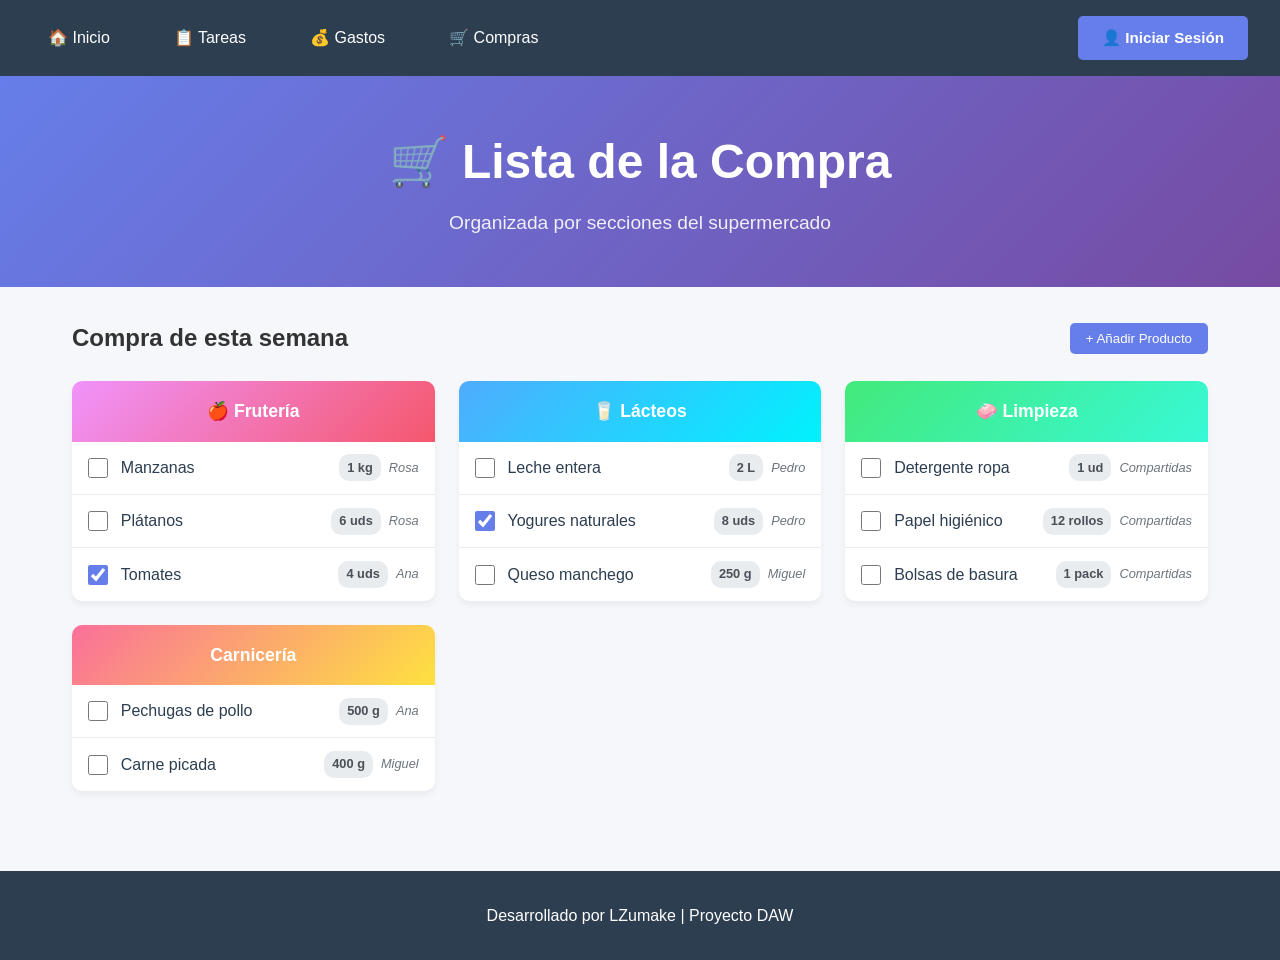
==== compras.html @ b0b2d0a7 "Añadidas páginas de Login, Registro, Gastos y Compras. Menú y header unificados." ====
<!DOCTYPE html>
<html lang="es">
<head>
    <meta charset="UTF-8">
    <meta name="viewport" content="width=device-width, initial-scale=1.0">
    <title>Lista de la Compra - CasaApp</title>
    <link rel="stylesheet" href="css/styles.css">
</head>
<body>
  <nav>
    <div>
        <a href="index.html">🏠 Inicio</a>
        <a href="tareas.html">📋 Tareas</a>
        <a href="gastos.html">💰 Gastos</a>
        <a href="compras.html">🛒 Compras</a>
    </div>
    <a href="login.html" class="btn-login">👤 Iniciar Sesión</a>
</nav>
    
    <header>
        <h1>🛒 Lista de la Compra</h1>
        <p>Organizada por secciones del supermercado</p>
    </header>
    
    <main>
        <div style="display: flex; justify-content: space-between; align-items: center; margin-bottom: 1.5rem;">
            <h2>Compra de esta semana</h2>
            <button style="background: #667eea; color: white; border: none; padding: 0.5rem 1rem; border-radius: 5px; cursor: pointer;">+ Añadir Producto</button>
        </div>

        <div class="shopping-section">
            
            <!-- Categoría: Frutería -->
            <div class="shopping-category">
                <div class="category-header fruteria">🍎 Frutería</div>
                
                <div class="shopping-item">
                    <div class="item-left">
                        <input type="checkbox" class="item-checkbox">
                        <span class="item-name">Manzanas</span>
                    </div>
                    <div class="item-right">
                        <span class="item-quantity">1 kg</span>
                        <span class="item-buyer">Rosa</span>
                    </div>
                </div>

                <div class="shopping-item">
                    <div class="item-left">
                        <input type="checkbox" class="item-checkbox">
                        <span class="item-name">Plátanos</span>
                    </div>
                    <div class="item-right">
                        <span class="item-quantity">6 uds</span>
                        <span class="item-buyer">Rosa</span>
                    </div>
                </div>

                <div class="shopping-item">
                    <div class="item-left">
                        <input type="checkbox" class="item-checkbox" checked>
                        <span class="item-name">Tomates</span>
                    </div>
                    <div class="item-right">
                        <span class="item-quantity">4 uds</span>
                        <span class="item-buyer">Ana</span>
                    </div>
                </div>
            </div>

            <!-- Categoría: Lácteos -->
            <div class="shopping-category">
                <div class="category-header lacteos">🥛 Lácteos</div>
                
                <div class="shopping-item">
                    <div class="item-left">
                        <input type="checkbox" class="item-checkbox">
                        <span class="item-name">Leche entera</span>
                    </div>
                    <div class="item-right">
                        <span class="item-quantity">2 L</span>
                        <span class="item-buyer">Pedro</span>
                    </div>
                </div>

                <div class="shopping-item">
                    <div class="item-left">
                        <input type="checkbox" class="item-checkbox" checked>
                        <span class="item-name">Yogures naturales</span>
                    </div>
                    <div class="item-right">
                        <span class="item-quantity">8 uds</span>
                        <span class="item-buyer">Pedro</span>
                    </div>
                </div>

                <div class="shopping-item">
                    <div class="item-left">
                        <input type="checkbox" class="item-checkbox">
                        <span class="item-name">Queso manchego</span>
                    </div>
                    <div class="item-right">
                        <span class="item-quantity">250 g</span>
                        <span class="item-buyer">Miguel</span>
                    </div>
                </div>
            </div>

            <!-- Categoría: Limpieza -->
            <div class="shopping-category">
                <div class="category-header limpieza">🧼 Limpieza</div>
                
                <div class="shopping-item">
                    <div class="item-left">
                        <input type="checkbox" class="item-checkbox">
                        <span class="item-name">Detergente ropa</span>
                    </div>
                    <div class="item-right">
                        <span class="item-quantity">1 ud</span>
                        <span class="item-buyer">Compartidas</span>
                    </div>
                </div>

                <div class="shopping-item">
                    <div class="item-left">
                        <input type="checkbox" class="item-checkbox">
                        <span class="item-name">Papel higiénico</span>
                    </div>
                    <div class="item-right">
                        <span class="item-quantity">12 rollos</span>
                        <span class="item-buyer">Compartidas</span>
                    </div>
                </div>

                <div class="shopping-item">
                    <div class="item-left">
                        <input type="checkbox" class="item-checkbox">
                        <span class="item-name">Bolsas de basura</span>
                    </div>
                    <div class="item-right">
                        <span class="item-quantity">1 pack</span>
                        <span class="item-buyer">Compartidas</span>
                    </div>
                </div>
            </div>

            <!-- Categoría: Carnicería -->
            <div class="shopping-category">
                <div class="category-header carniceria"> Carnicería</div>
                
                <div class="shopping-item">
                    <div class="item-left">
                        <input type="checkbox" class="item-checkbox">
                        <span class="item-name">Pechugas de pollo</span>
                    </div>
                    <div class="item-right">
                        <span class="item-quantity">500 g</span>
                        <span class="item-buyer">Ana</span>
                    </div>
                </div>

                <div class="shopping-item">
                    <div class="item-left">
                        <input type="checkbox" class="item-checkbox">
                        <span class="item-name">Carne picada</span>
                    </div>
                    <div class="item-right">
                        <span class="item-quantity">400 g</span>
                        <span class="item-buyer">Miguel</span>
                    </div>
                </div>
            </div>

        </div>
    </main>
    
    <footer>
        <p>Desarrollado por LZumake | Proyecto DAW</p>
    </footer>
</body>
</html>
---- css/styles.css ----
/* Reset básico */
* {
    margin: 0;
    padding: 0;
    box-sizing: border-box;
}

body {
    font-family: 'Segoe UI', Tahoma, Geneva, Verdana, sans-serif;
    background-color: #f5f7fa;
    color: #333;
    line-height: 1.6;
}

/* /* Navegación */
nav {
    background-color: #2c3e50;
    padding: 1rem 2rem;
    display: flex;
    justify-content: space-between; /* ← ESTO ES CLAVE: empuja los elementos a los extremos */
    align-items: center; /* Centra verticalmente */
    box-shadow: 0 2px 5px rgba(0,0,0,0.1);
}

/* Navegación */
nav {
    background-color: #2c3e50;
    padding: 1rem 2rem;
    display: flex;
    justify-content: space-between;
    align-items: center;
    min-height: 70px;
    box-shadow: 0 2px 5px rgba(0,0,0,0.1);
}

nav > div {
    display: flex;
    gap: 2rem;
    align-items: center;
}

nav a {
    color: white;
    text-decoration: none;
    font-weight: 500;
    padding: 0.5rem 1rem;
    border-radius: 5px;
    transition: background-color 0.3s;
}

nav a:hover {
    background-color: #34495e;
}

/* Botón de Login - Tamaño consistente */
nav .btn-login {
    background-color: #667eea;
    color: white;
    padding: 0.6rem 1.5rem;
    border-radius: 5px;
    font-weight: 600;
    font-size: 0.95rem;
    text-decoration: none;
    transition: background-color 0.3s, transform 0.2s;
    white-space: nowrap;
    display: inline-block;
}

nav .btn-login:hover {
    background-color: #5a67d8;
    transform: translateY(-2px);
}


/* Header */
header {
    background: linear-gradient(135deg, #667eea 0%, #764ba2 100%);
    color: white;
    text-align: center;
    padding: 3rem 2rem;
}

header h1 {
    font-size: 3rem;
    margin-bottom: 0.5rem;
}

header p {
    font-size: 1.2rem;
    opacity: 0.9;
}

/* Main content */
main {
    max-width: 1200px;
    margin: 0 auto;
    padding: 2rem;
}

.dashboard h2 {
    text-align: center;
    margin-bottom: 2rem;
    color: #2c3e50;
}

/* Cards */
.cards {
    display: grid;
    grid-template-columns: repeat(auto-fit, minmax(250px, 1fr));
    gap: 2rem;
    margin-bottom: 2rem;
}

.card {
    background: white;
    padding: 2rem;
    border-radius: 10px;
    box-shadow: 0 4px 6px rgba(0,0,0,0.1);
    text-align: center;
    transition: transform 0.3s, box-shadow 0.3s;
}

.card:hover {
    transform: translateY(-5px);
    box-shadow: 0 8px 15px rgba(0,0,0,0.2);
}

.card h3 {
    color: #667eea;
    margin-bottom: 1rem;
    font-size: 1.3rem;
}

.card p {
    color: #666;
    font-size: 1.1rem;
}

/* Footer */
footer {
    background-color: #2c3e50;
    color: white;
    text-align: center;
    padding: 2rem;
    margin-top: 3rem;
}
/* =========================================
   ESTILOS PARA LA PÁGINA DE TAREAS
   ========================================= */

/* Contenedor de la tabla para que sea responsive en móviles */
.table-container {
    background: white;
    border-radius: 10px;
    box-shadow: 0 4px 6px rgba(0,0,0,0.05);
    overflow: hidden; /* Para que los bordes redondeados funcionen con la tabla */
    overflow-x: auto; /* Permite scroll horizontal en pantallas pequeñas */
}

.task-table {
    width: 100%;
    border-collapse: collapse;
    text-align: left;
}

.task-table th {
    background-color: #f8f9fa;
    color: #495057;
    font-weight: 600;
    padding: 1rem;
    border-bottom: 2px solid #e9ecef;
    font-size: 0.85rem;
    text-transform: uppercase;
    letter-spacing: 0.5px;
}

.task-table td {
    padding: 1rem;
    border-bottom: 1px solid #e9ecef;
    color: #333;
    vertical-align: middle;
}

.task-table tr:last-child td {
    border-bottom: none;
}

.task-table tr:hover {
    background-color: #f8f9fa; /* Efecto hover en las filas */
}

/* Etiqueta de Responsable (Avatar con iniciales) */
.user-avatar {
    display: inline-flex;
    align-items: center;
    justify-content: center;
    width: 32px;
    height: 32px;
    border-radius: 50%;
    color: white;
    font-weight: bold;
    font-size: 0.8rem;
    margin-right: 8px;
}

.user-rosa { background-color: #e83e8c; }
.user-pedro { background-color: #0d6efd; }
.user-miguel { background-color: #198754; }
.user-ana { background-color: #fd7e14; }
.user-compartidas { background-color: #6c757d; }

.user-name {
    font-weight: 500;
    font-size: 0.95rem;
}

/* Etiquetas de Duración */
.tag {
    display: inline-block;
    padding: 0.25rem 0.6rem;
    border-radius: 12px;
    font-size: 0.75rem;
    font-weight: 600;
}

.tag-expres { background-color: #d1e7dd; color: #0f5132; }
.tag-media { background-color: #fff3cd; color: #664d03; }
.tag-profunda { background-color: #f8d7da; color: #842029; }

/* Etiquetas de Estado (Checkboxes visuales) */
.estado {
    display: inline-flex;
    align-items: center;
    gap: 0.5rem;
    font-weight: 500;
}

.check-circle {
    width: 20px;
    height: 20px;
    border-radius: 50%;
    border: 2px solid #ccc;
    display: inline-block;
}

.estado-hecha .check-circle {
    background-color: #198754;
    border-color: #198754;
    position: relative;
}

.estado-hecha .check-circle::after {
    content: '✔';
    color: white;
    font-size: 12px;
    position: absolute;
    top: 50%;
    left: 50%;
    transform: translate(-50%, -50%);
}

.estado-pendiente { color: #6c757d; }
.estado-hecha { color: #198754; text-decoration: line-through; opacity: 0.7; }
/* =========================================
   ESTILOS PARA LA PÁGINA DE GASTOS
   ========================================= */

/* Tarjetas de Resumen Financiero */
.expense-summary {
    display: grid;
    grid-template-columns: repeat(auto-fit, minmax(200px, 1fr));
    gap: 1.5rem;
    margin-bottom: 2rem;
}

.summary-card {
    background: white;
    padding: 1.5rem;
    border-radius: 10px;
    box-shadow: 0 4px 6px rgba(0,0,0,0.05);
    text-align: center;
}

.summary-card h3 {
    font-size: 0.9rem;
    color: #6c757d;
    margin-bottom: 0.5rem;
    text-transform: uppercase;
}

.summary-card .amount {
    font-size: 2rem;
    font-weight: bold;
    color: #2c3e50;
}

.summary-card .amount.green { color: #198754; }
.summary-card .amount.red { color: #dc3545; }

/* Lista de Transacciones */
.transaction-list {
    background: white;
    border-radius: 10px;
    box-shadow: 0 4px 6px rgba(0,0,0,0.05);
    overflow: hidden;
}

.transaction-item {
    display: flex;
    justify-content: space-between;
    align-items: center;
    padding: 1rem 1.5rem;
    border-bottom: 1px solid #e9ecef;
    transition: background-color 0.2s;
}

.transaction-item:hover {
    background-color: #f8f9fa;
}

.transaction-item:last-child {
    border-bottom: none;
}

.transaction-info {
    display: flex;
    align-items: center;
    gap: 1rem;
}

.transaction-icon {
    font-size: 1.5rem;
    background-color: #f1f3f5;
    width: 40px;
    height: 40px;
    border-radius: 50%;
    display: flex;
    align-items: center;
    justify-content: center;
}

.transaction-details h4 {
    font-size: 1rem;
    color: #2c3e50;
    margin-bottom: 0.2rem;
}

.transaction-details p {
    font-size: 0.8rem;
    color: #6c757d;
    margin: 0;
}

.transaction-amount {
    font-weight: bold;
    font-size: 1.1rem;
    color: #2c3e50;
}
/* =========================================
   ESTILOS PARA LA PÁGINA DE COMPRAS
   ========================================= */

.shopping-section {
    display: grid;
    grid-template-columns: repeat(auto-fit, minmax(280px, 1fr));
    gap: 1.5rem;
}

.shopping-category {
    background: white;
    border-radius: 10px;
    box-shadow: 0 4px 6px rgba(0,0,0,0.05);
    overflow: hidden;
}

.category-header {
    background: linear-gradient(135deg, #667eea 0%, #764ba2 100%);
    color: white;
    padding: 1rem;
    text-align: center;
    font-weight: 600;
    font-size: 1.1rem;
}

.category-header.fruteria { background: linear-gradient(135deg, #f093fb 0%, #f5576c 100%); }
.category-header.lacteos { background: linear-gradient(135deg, #4facfe 0%, #00f2fe 100%); }
.category-header.limpieza { background: linear-gradient(135deg, #43e97b 0%, #38f9d7 100%); }
.category-header.carniceria { background: linear-gradient(135deg, #fa709a 0%, #fee140 100%); }

.shopping-item {
    display: flex;
    align-items: center;
    justify-content: space-between;
    padding: 0.8rem 1rem;
    border-bottom: 1px solid #e9ecef;
    transition: background-color 0.2s;
}

.shopping-item:hover {
    background-color: #f8f9fa;
}

.shopping-item:last-child {
    border-bottom: none;
}

.item-left {
    display: flex;
    align-items: center;
    gap: 0.8rem;
}

.item-checkbox {
    width: 20px;
    height: 20px;
    cursor: pointer;
    accent-color: #667eea;
}

.item-name {
    font-weight: 500;
    color: #2c3e50;
}

.item-right {
    display: flex;
    align-items: center;
    gap: 0.5rem;
}

.item-quantity {
    background: #e9ecef;
    color: #495057;
    padding: 0.2rem 0.5rem;
    border-radius: 10px;
    font-size: 0.8rem;
    font-weight: 600;
}

.item-buyer {
    font-size: 0.8rem;
    color: #6c757d;
    font-style: italic;
}
/* =========================================
   ESTILOS PARA EL FORMULARIO DE LOGIN
   ========================================= */

.login-container {
    max-width: 400px;
    margin: 3rem auto;
    background: white;
    padding: 2.5rem;
    border-radius: 10px;
    box-shadow: 0 10px 25px rgba(0,0,0,0.05);
}

.form-group {
    margin-bottom: 1.5rem;
}

.form-group label {
    display: block;
    margin-bottom: 0.5rem;
    color: #495057;
    font-weight: 600;
    font-size: 0.9rem;
}

.form-control {
    width: 100%;
    padding: 0.8rem;
    border: 1px solid #ced4da;
    border-radius: 5px;
    font-size: 1rem;
    transition: all 0.3s ease;
    box-sizing: border-box; /* Importante para que el padding no rompa el ancho */
}

.form-control:focus {
    outline: none;
    border-color: #667eea;
    box-shadow: 0 0 0 3px rgba(102, 126, 234, 0.2);
}

.btn-submit {
    width: 100%;
    padding: 0.8rem;
    background: linear-gradient(135deg, #667eea 0%, #764ba2 100%);
    color: white;
    border: none;
    border-radius: 5px;
    font-size: 1rem;
    font-weight: bold;
    cursor: pointer;
    transition: transform 0.2s, box-shadow 0.2s;
}

.btn-submit:hover {
    transform: translateY(-2px);
    box-shadow: 0 5px 15px rgba(102, 126, 234, 0.4);
}
/* =========================================
   ESTILO EXTRA PARA EL REGISTRO
   ========================================= */

.password-hint {
    font-size: 0.75rem;
    color: #6c757d;
    margin-top: 0.3rem;
    display: block;
}

.terms-checkbox {
    display: flex;
    align-items: center;
    gap: 0.5rem;
    margin-bottom: 1.5rem;
    font-size: 0.85rem;
    color: #495057;
}

.terms-checkbox input {
    width: 18px;
    height: 18px;
    cursor: pointer;
    accent-color: #667eea;
}

.terms-checkbox a {
    color: #667eea;
    text-decoration: none;
    font-weight: 500;
}

.terms-checkbox a:hover {
    text-decoration: underline;
}
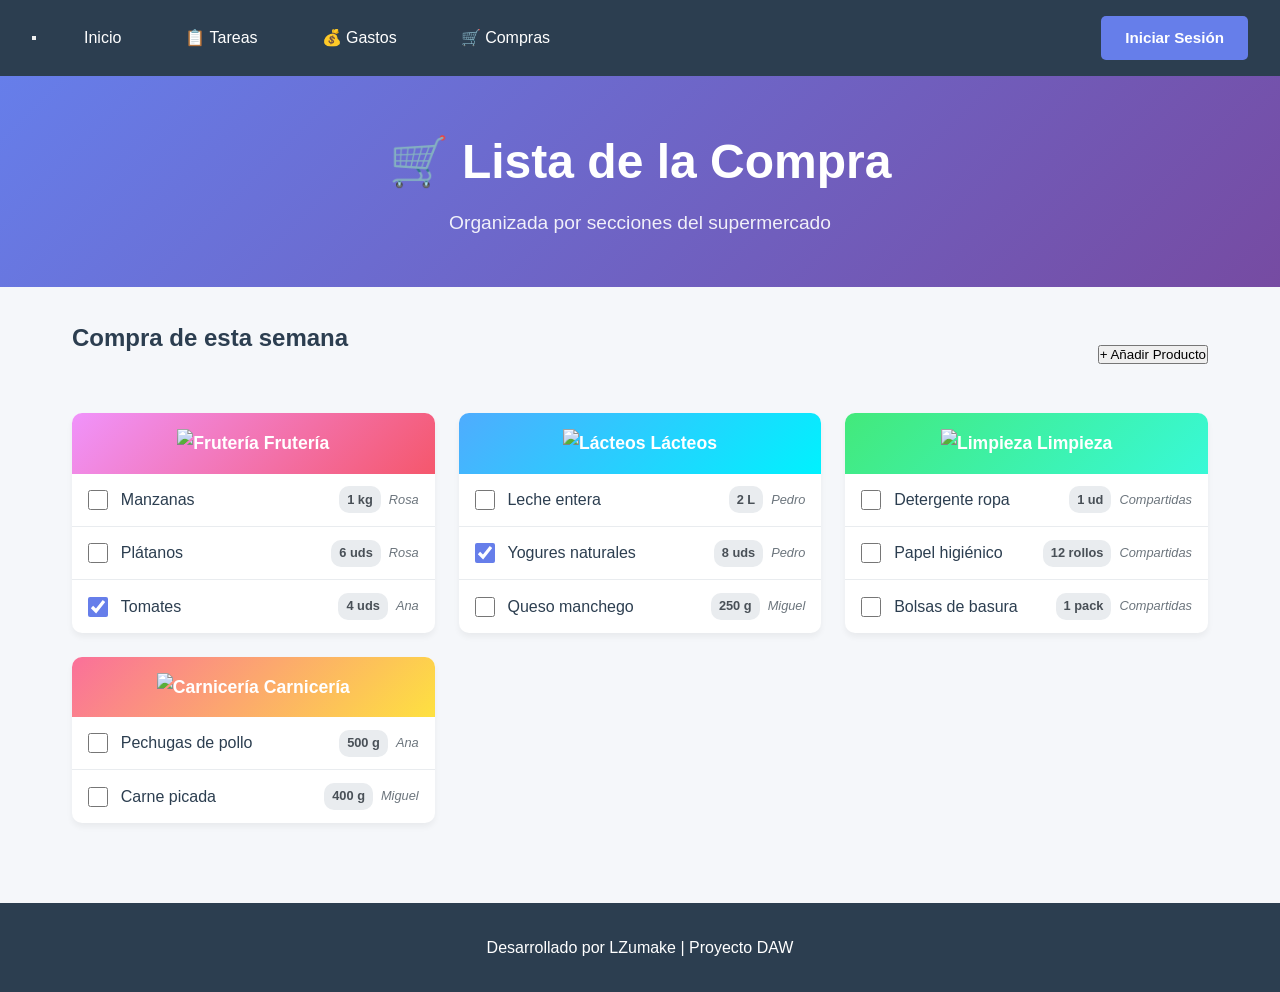
==== commit 2681446c: "Refactor: Cambio de nombre de CasaApp a Ksap" ====
--- a/compras.html
+++ b/compras.html
@@ -3,19 +3,25 @@
 <head>
     <meta charset="UTF-8">
     <meta name="viewport" content="width=device-width, initial-scale=1.0">
-    <title>Lista de la Compra - CasaApp</title>
+    <title>Lista de la Compra - Ksap</title>
     <link rel="stylesheet" href="css/styles.css">
+    <link rel="stylesheet" href="css/responsive.css">
 </head>
 <body>
-  <nav>
-    <div>
-        <a href="index.html">🏠 Inicio</a>
-        <a href="tareas.html">📋 Tareas</a>
-        <a href="gastos.html">💰 Gastos</a>
-        <a href="compras.html">🛒 Compras</a>
-    </div>
-    <a href="login.html" class="btn-login">👤 Iniciar Sesión</a>
-</nav>
+    <nav>
+        <div class="nav-left">
+            <button class="hamburger" id="hamburger" aria-label="Abrir menú">
+                <span></span>
+                <span></span>
+                <span></span>
+            </button>
+            <a href="index.html"> Inicio</a>
+            <a href="tareas.html">📋 Tareas</a>
+            <a href="gastos.html">💰 Gastos</a>
+            <a href="compras.html" class="active">🛒 Compras</a>
+        </div>
+        <a href="login.html" class="btn-login"> Iniciar Sesión</a>
+    </nav>
     
     <header>
         <h1>🛒 Lista de la Compra</h1>
@@ -23,159 +29,170 @@
     </header>
     
     <main>
-        <div style="display: flex; justify-content: space-between; align-items: center; margin-bottom: 1.5rem;">
-            <h2>Compra de esta semana</h2>
-            <button style="background: #667eea; color: white; border: none; padding: 0.5rem 1rem; border-radius: 5px; cursor: pointer;">+ Añadir Producto</button>
-        </div>
+        <section class="dashboard">
+            <div style="display: flex; justify-content: space-between; align-items: center; margin-bottom: 1.5rem; flex-wrap: wrap; gap: 1rem;">
+                <h2>Compra de esta semana</h2>
+                <button class="btn-primary">+ Añadir Producto</button>
+            </div>
 
-        <div class="shopping-section">
-            
-            <!-- Categoría: Frutería -->
-            <div class="shopping-category">
-                <div class="category-header fruteria">🍎 Frutería</div>
+            <div class="shopping-section">
                 
-                <div class="shopping-item">
-                    <div class="item-left">
-                        <input type="checkbox" class="item-checkbox">
-                        <span class="item-name">Manzanas</span>
+                <!-- Categoría: Frutería -->
+                <div class="shopping-category">
+                    <div class="category-header fruteria">
+                        <img src="img/compras.webp" alt="Frutería" class="category-icon"> Frutería
                     </div>
-                    <div class="item-right">
-                        <span class="item-quantity">1 kg</span>
-                        <span class="item-buyer">Rosa</span>
+                    
+                    <div class="shopping-item">
+                        <div class="item-left">
+                            <input type="checkbox" class="item-checkbox">
+                            <span class="item-name">Manzanas</span>
+                        </div>
+                        <div class="item-right">
+                            <span class="item-quantity">1 kg</span>
+                            <span class="item-buyer">Rosa</span>
+                        </div>
+                    </div>
+
+                    <div class="shopping-item">
+                        <div class="item-left">
+                            <input type="checkbox" class="item-checkbox">
+                            <span class="item-name">Plátanos</span>
+                        </div>
+                        <div class="item-right">
+                            <span class="item-quantity">6 uds</span>
+                            <span class="item-buyer">Rosa</span>
+                        </div>
+                    </div>
+
+                    <div class="shopping-item">
+                        <div class="item-left">
+                            <input type="checkbox" class="item-checkbox" checked>
+                            <span class="item-name">Tomates</span>
+                        </div>
+                        <div class="item-right">
+                            <span class="item-quantity">4 uds</span>
+                            <span class="item-buyer">Ana</span>
+                        </div>
                     </div>
                 </div>
 
-                <div class="shopping-item">
-                    <div class="item-left">
-                        <input type="checkbox" class="item-checkbox">
-                        <span class="item-name">Plátanos</span>
+                <!-- Categoría: Lácteos -->
+                <div class="shopping-category">
+                    <div class="category-header lacteos">
+                        <img src="img/desayunar.webp" alt="Lácteos" class="category-icon"> Lácteos
                     </div>
-                    <div class="item-right">
-                        <span class="item-quantity">6 uds</span>
-                        <span class="item-buyer">Rosa</span>
+                    
+                    <div class="shopping-item">
+                        <div class="item-left">
+                            <input type="checkbox" class="item-checkbox">
+                            <span class="item-name">Leche entera</span>
+                        </div>
+                        <div class="item-right">
+                            <span class="item-quantity">2 L</span>
+                            <span class="item-buyer">Pedro</span>
+                        </div>
+                    </div>
+
+                    <div class="shopping-item">
+                        <div class="item-left">
+                            <input type="checkbox" class="item-checkbox" checked>
+                            <span class="item-name">Yogures naturales</span>
+                        </div>
+                        <div class="item-right">
+                            <span class="item-quantity">8 uds</span>
+                            <span class="item-buyer">Pedro</span>
+                        </div>
+                    </div>
+
+                    <div class="shopping-item">
+                        <div class="item-left">
+                            <input type="checkbox" class="item-checkbox">
+                            <span class="item-name">Queso manchego</span>
+                        </div>
+                        <div class="item-right">
+                            <span class="item-quantity">250 g</span>
+                            <span class="item-buyer">Miguel</span>
+                        </div>
                     </div>
                 </div>
 
-                <div class="shopping-item">
-                    <div class="item-left">
-                        <input type="checkbox" class="item-checkbox" checked>
-                        <span class="item-name">Tomates</span>
+                <!-- Categoría: Limpieza -->
+                <div class="shopping-category">
+                    <div class="category-header limpieza">
+                        <img src="img/limpiar baño.webp" alt="Limpieza" class="category-icon"> Limpieza
                     </div>
-                    <div class="item-right">
-                        <span class="item-quantity">4 uds</span>
-                        <span class="item-buyer">Ana</span>
+                    
+                    <div class="shopping-item">
+                        <div class="item-left">
+                            <input type="checkbox" class="item-checkbox">
+                            <span class="item-name">Detergente ropa</span>
+                        </div>
+                        <div class="item-right">
+                            <span class="item-quantity">1 ud</span>
+                            <span class="item-buyer">Compartidas</span>
+                        </div>
                     </div>
-                </div>
-            </div>
 
-            <!-- Categoría: Lácteos -->
-            <div class="shopping-category">
-                <div class="category-header lacteos">🥛 Lácteos</div>
-                
-                <div class="shopping-item">
-                    <div class="item-left">
-                        <input type="checkbox" class="item-checkbox">
-                        <span class="item-name">Leche entera</span>
+                    <div class="shopping-item">
+                        <div class="item-left">
+                            <input type="checkbox" class="item-checkbox">
+                            <span class="item-name">Papel higiénico</span>
+                        </div>
+                        <div class="item-right">
+                            <span class="item-quantity">12 rollos</span>
+                            <span class="item-buyer">Compartidas</span>
+                        </div>
                     </div>
-                    <div class="item-right">
-                        <span class="item-quantity">2 L</span>
-                        <span class="item-buyer">Pedro</span>
+
+                    <div class="shopping-item">
+                        <div class="item-left">
+                            <input type="checkbox" class="item-checkbox">
+                            <span class="item-name">Bolsas de basura</span>
+                        </div>
+                        <div class="item-right">
+                            <span class="item-quantity">1 pack</span>
+                            <span class="item-buyer">Compartidas</span>
+                        </div>
                     </div>
                 </div>
 
-                <div class="shopping-item">
-                    <div class="item-left">
-                        <input type="checkbox" class="item-checkbox" checked>
-                        <span class="item-name">Yogures naturales</span>
+                <!-- Categoría: Carnicería -->
+                <div class="shopping-category">
+                    <div class="category-header carniceria">
+                        <img src="img/cocinar.webp" alt="Carnicería" class="category-icon"> Carnicería
                     </div>
-                    <div class="item-right">
-                        <span class="item-quantity">8 uds</span>
-                        <span class="item-buyer">Pedro</span>
+                    
+                    <div class="shopping-item">
+                        <div class="item-left">
+                            <input type="checkbox" class="item-checkbox">
+                            <span class="item-name">Pechugas de pollo</span>
+                        </div>
+                        <div class="item-right">
+                            <span class="item-quantity">500 g</span>
+                            <span class="item-buyer">Ana</span>
+                        </div>
+                    </div>
+
+                    <div class="shopping-item">
+                        <div class="item-left">
+                            <input type="checkbox" class="item-checkbox">
+                            <span class="item-name">Carne picada</span>
+                        </div>
+                        <div class="item-right">
+                            <span class="item-quantity">400 g</span>
+                            <span class="item-buyer">Miguel</span>
+                        </div>
                     </div>
                 </div>
 
-                <div class="shopping-item">
-                    <div class="item-left">
-                        <input type="checkbox" class="item-checkbox">
-                        <span class="item-name">Queso manchego</span>
-                    </div>
-                    <div class="item-right">
-                        <span class="item-quantity">250 g</span>
-                        <span class="item-buyer">Miguel</span>
-                    </div>
-                </div>
             </div>
-
-            <!-- Categoría: Limpieza -->
-            <div class="shopping-category">
-                <div class="category-header limpieza">🧼 Limpieza</div>
-                
-                <div class="shopping-item">
-                    <div class="item-left">
-                        <input type="checkbox" class="item-checkbox">
-                        <span class="item-name">Detergente ropa</span>
-                    </div>
-                    <div class="item-right">
-                        <span class="item-quantity">1 ud</span>
-                        <span class="item-buyer">Compartidas</span>
-                    </div>
-                </div>
-
-                <div class="shopping-item">
-                    <div class="item-left">
-                        <input type="checkbox" class="item-checkbox">
-                        <span class="item-name">Papel higiénico</span>
-                    </div>
-                    <div class="item-right">
-                        <span class="item-quantity">12 rollos</span>
-                        <span class="item-buyer">Compartidas</span>
-                    </div>
-                </div>
-
-                <div class="shopping-item">
-                    <div class="item-left">
-                        <input type="checkbox" class="item-checkbox">
-                        <span class="item-name">Bolsas de basura</span>
-                    </div>
-                    <div class="item-right">
-                        <span class="item-quantity">1 pack</span>
-                        <span class="item-buyer">Compartidas</span>
-                    </div>
-                </div>
-            </div>
-
-            <!-- Categoría: Carnicería -->
-            <div class="shopping-category">
-                <div class="category-header carniceria"> Carnicería</div>
-                
-                <div class="shopping-item">
-                    <div class="item-left">
-                        <input type="checkbox" class="item-checkbox">
-                        <span class="item-name">Pechugas de pollo</span>
-                    </div>
-                    <div class="item-right">
-                        <span class="item-quantity">500 g</span>
-                        <span class="item-buyer">Ana</span>
-                    </div>
-                </div>
-
-                <div class="shopping-item">
-                    <div class="item-left">
-                        <input type="checkbox" class="item-checkbox">
-                        <span class="item-name">Carne picada</span>
-                    </div>
-                    <div class="item-right">
-                        <span class="item-quantity">400 g</span>
-                        <span class="item-buyer">Miguel</span>
-                    </div>
-                </div>
-            </div>
-
-        </div>
+        </section>
     </main>
     
     <footer>
         <p>Desarrollado por LZumake | Proyecto DAW</p>
     </footer>
+    <script src="js/app.js"></script>
 </body>
-</html>+</html>
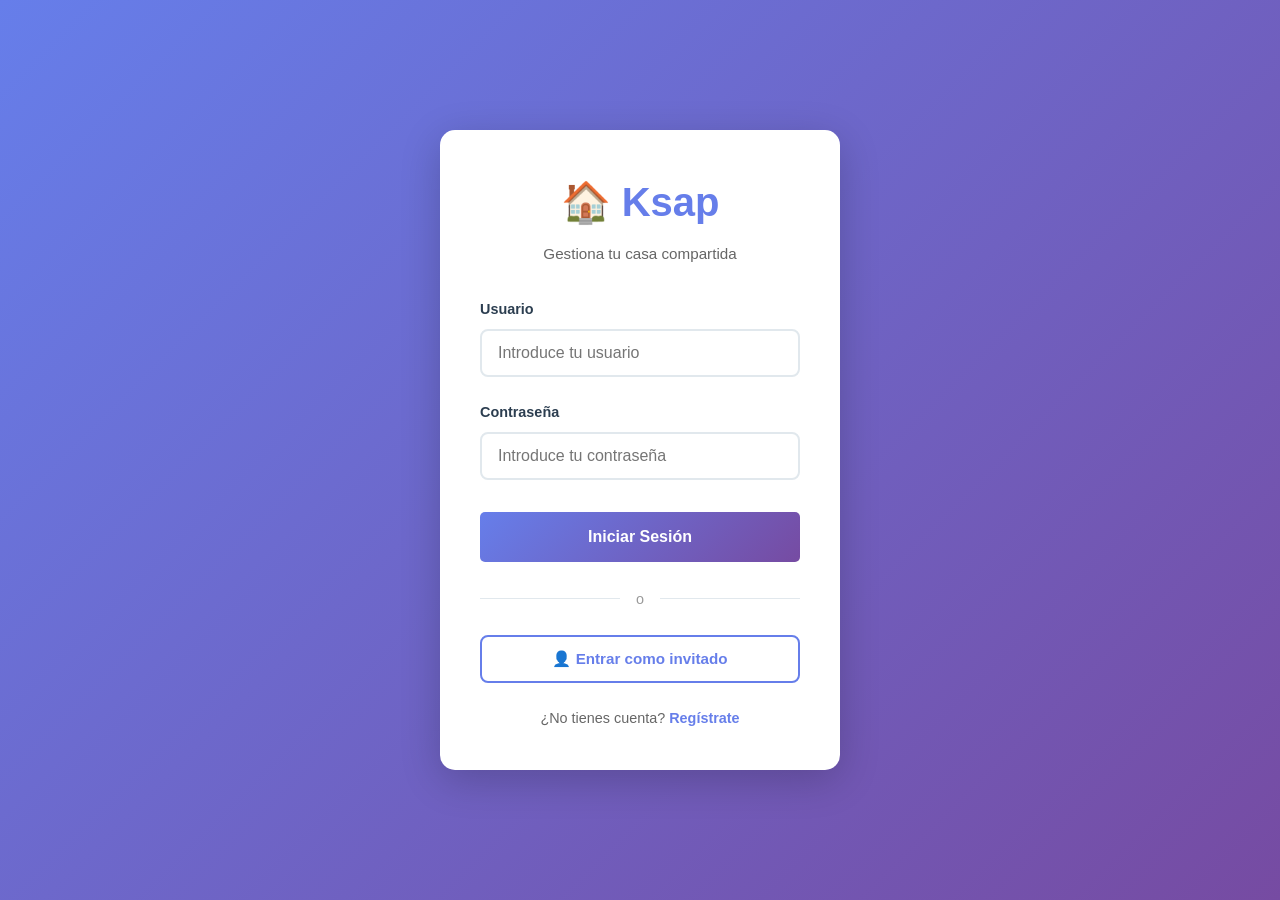
==== commit 32a42b4c: "Feat: Sistema completo de login, avatar y menú hamburguesa - Login con modo invitado y redirección a" ====
--- a/compras.html
+++ b/compras.html
@@ -8,6 +8,7 @@
     <link rel="stylesheet" href="css/responsive.css">
 </head>
 <body>
+    <div id="overlay" class="overlay"></div>
     <nav>
         <div class="nav-left">
             <button class="hamburger" id="hamburger" aria-label="Abrir menú">
@@ -21,6 +22,47 @@
             <a href="compras.html" class="active">🛒 Compras</a>
         </div>
         <a href="login.html" class="btn-login"> Iniciar Sesión</a>
+            <!-- Avatar de Usuario (Esquina superior derecha) -->
+    <div class="user-avatar-container">
+        <button class="user-avatar-btn" id="user-avatar-btn" aria-label="Menú de usuario">
+            <span class="avatar-initials" id="avatar-initials">U</span>
+        </button>
+        
+        <div class="user-dropdown" id="user-dropdown">
+            <div class="dropdown-header">
+                <div class="dropdown-avatar" id="dropdown-avatar">U</div>
+                <div class="dropdown-info">
+                    <div class="dropdown-name" id="dropdown-name">Usuario</div>
+                    <div class="dropdown-email" id="dropdown-email">usuario@ksap.app</div>
+                </div>
+            </div>
+            
+            <div class="dropdown-divider"></div>
+            
+            <a href="perfil.html" class="dropdown-item">👤 Mi Perfil</a>
+            <a href="configuracion.html" class="dropdown-item">⚙️ Configuración</a>
+            
+            <button class="dropdown-item dropdown-toggle">
+                <span>📍 GPS</span>
+                <span class="toggle-switch">
+                    <input type="checkbox" id="gps-toggle">
+                    <span class="toggle-slider"></span>
+                </span>
+            </button>
+            
+            <button class="dropdown-item dropdown-toggle">
+                <span>🌙 Modo Oscuro</span>
+                <span class="toggle-switch">
+                    <input type="checkbox" id="dark-mode-toggle">
+                    <span class="toggle-slider"></span>
+                </span>
+            </button>
+            
+            <div class="dropdown-divider"></div>
+            
+            <a href="#" class="dropdown-item logout-item" id="logout-btn">🚪 Cerrar Sesión</a>
+        </div>
+    </div>
     </nav>
     
     <header>
--- a/css/styles.css
+++ b/css/styles.css
@@ -1,4 +1,6 @@
-/* Reset básico */
+/* =========================================
+   RESET BÁSICO
+   ========================================= */
 * {
     margin: 0;
     padding: 0;
@@ -12,31 +14,38 @@
     line-height: 1.6;
 }
 
-/* /* Navegación */
+/* =========================================
+   NAVEGACIÓN
+   ========================================= */
 nav {
     background-color: #2c3e50;
     padding: 1rem 2rem;
     display: flex;
-    justify-content: space-between; /* ← ESTO ES CLAVE: empuja los elementos a los extremos */
-    align-items: center; /* Centra verticalmente */
-    box-shadow: 0 2px 5px rgba(0,0,0,0.1);
-}
-
-/* Navegación */
-nav {
-    background-color: #2c3e50;
-    padding: 1rem 2rem;
-    display: flex;
     justify-content: space-between;
     align-items: center;
     min-height: 70px;
-    box-shadow: 0 2px 5px rgba(0,0,0,0.1);
+    box-shadow: 0 2px 5px rgba(0, 0, 0, 0.1);
+    position: relative;
+    z-index: 100;
 }
 
 nav > div {
     display: flex;
     gap: 2rem;
     align-items: center;
+}
+
+.nav-left {
+    display: flex;
+    gap: 1rem;
+    align-items: center;
+}
+
+.nav-right {
+    display: flex;
+    gap: 1rem;
+    align-items: center;
+    margin-left: auto;
 }
 
 nav a {
@@ -52,7 +61,11 @@
     background-color: #34495e;
 }
 
-/* Botón de Login - Tamaño consistente */
+nav a.active {
+    background-color: rgba(255, 255, 255, 0.15);
+    font-weight: bold;
+}
+
 nav .btn-login {
     background-color: #667eea;
     color: white;
@@ -71,13 +84,16 @@
     transform: translateY(-2px);
 }
 
-
-/* Header */
+/* =========================================
+   HEADER
+   ========================================= */
 header {
     background: linear-gradient(135deg, #667eea 0%, #764ba2 100%);
     color: white;
     text-align: center;
     padding: 3rem 2rem;
+    position: relative;
+    z-index: 1;
 }
 
 header h1 {
@@ -90,11 +106,15 @@
     opacity: 0.9;
 }
 
-/* Main content */
+/* =========================================
+   MAIN CONTENT
+   ========================================= */
 main {
     max-width: 1200px;
     margin: 0 auto;
     padding: 2rem;
+    position: relative;
+    z-index: 1;
 }
 
 .dashboard h2 {
@@ -103,7 +123,9 @@
     color: #2c3e50;
 }
 
-/* Cards */
+/* =========================================
+   CARDS (Index)
+   ========================================= */
 .cards {
     display: grid;
     grid-template-columns: repeat(auto-fit, minmax(250px, 1fr));
@@ -115,14 +137,14 @@
     background: white;
     padding: 2rem;
     border-radius: 10px;
-    box-shadow: 0 4px 6px rgba(0,0,0,0.1);
+    box-shadow: 0 4px 6px rgba(0, 0, 0, 0.1);
     text-align: center;
     transition: transform 0.3s, box-shadow 0.3s;
 }
 
 .card:hover {
     transform: translateY(-5px);
-    box-shadow: 0 8px 15px rgba(0,0,0,0.2);
+    box-shadow: 0 8px 15px rgba(0, 0, 0, 0.2);
 }
 
 .card h3 {
@@ -136,7 +158,9 @@
     font-size: 1.1rem;
 }
 
-/* Footer */
+/* =========================================
+   FOOTER
+   ========================================= */
 footer {
     background-color: #2c3e50;
     color: white;
@@ -144,23 +168,24 @@
     padding: 2rem;
     margin-top: 3rem;
 }
-/* =========================================
-   ESTILOS PARA LA PÁGINA DE TAREAS
-   ========================================= */
-
-/* Contenedor de la tabla para que sea responsive en móviles */
+
+/* =========================================
+   TABLA DE TAREAS
+   ========================================= */
 .table-container {
     background: white;
     border-radius: 10px;
-    box-shadow: 0 4px 6px rgba(0,0,0,0.05);
-    overflow: hidden; /* Para que los bordes redondeados funcionen con la tabla */
-    overflow-x: auto; /* Permite scroll horizontal en pantallas pequeñas */
+    box-shadow: 0 4px 6px rgba(0, 0, 0, 0.05);
+    overflow: hidden;
+    overflow-x: auto;
+    -webkit-overflow-scrolling: touch;
 }
 
 .task-table {
     width: 100%;
     border-collapse: collapse;
     text-align: left;
+    min-width: 800px;
 }
 
 .task-table th {
@@ -186,10 +211,18 @@
 }
 
 .task-table tr:hover {
-    background-color: #f8f9fa; /* Efecto hover en las filas */
-}
-
-/* Etiqueta de Responsable (Avatar con iniciales) */
+    background-color: #f8f9fa;
+}
+
+/* =========================================
+   AVATARES DE USUARIOS
+   ========================================= */
+.user-cell {
+    display: flex;
+    align-items: center;
+    gap: 0.8rem;
+}
+
 .user-avatar {
     display: inline-flex;
     align-items: center;
@@ -199,73 +232,161 @@
     border-radius: 50%;
     color: white;
     font-weight: bold;
-    font-size: 0.8rem;
-    margin-right: 8px;
-}
-
+    font-size: 0.85rem;
+    flex-shrink: 0;
+}
+
+.user-compartidas { background-color: #6c757d; }
 .user-rosa { background-color: #e83e8c; }
 .user-pedro { background-color: #0d6efd; }
 .user-miguel { background-color: #198754; }
 .user-ana { background-color: #fd7e14; }
-.user-compartidas { background-color: #6c757d; }
 
 .user-name {
     font-weight: 500;
-    font-size: 0.95rem;
-}
-
-/* Etiquetas de Duración */
-.tag {
+    color: #333;
+}
+
+/* =========================================
+   BADGES (Etiquetas de colores)
+   ========================================= */
+.badge {
     display: inline-block;
-    padding: 0.25rem 0.6rem;
-    border-radius: 12px;
+    padding: 0.3rem 0.7rem;
+    border-radius: 20px;
     font-size: 0.75rem;
     font-weight: 600;
 }
 
-.tag-expres { background-color: #d1e7dd; color: #0f5132; }
-.tag-media { background-color: #fff3cd; color: #664d03; }
-.tag-profunda { background-color: #f8d7da; color: #842029; }
-
-/* Etiquetas de Estado (Checkboxes visuales) */
-.estado {
-    display: inline-flex;
-    align-items: center;
-    gap: 0.5rem;
-    font-weight: 500;
-}
-
-.check-circle {
-    width: 20px;
-    height: 20px;
+.badge-cocina { background-color: #fff3cd; color: #664d03; }
+.badge-bano { background-color: #cff4fc; color: #055160; }
+.badge-dormitorios { background-color: #f8d7da; color: #842029; }
+.badge-salon { background-color: #d1e7dd; color: #0f5132; }
+.badge-lavanderia { background-color: #e0cffc; color: #4a148c; }
+.badge-despacho { background-color: #fde2e4; color: #6f42c1; }
+.badge-recibidor { background-color: #fff0db; color: #997404; }
+.badge-mascotas { background-color: #fde8d8; color: #984c0c; }
+.badge-terrazas { background-color: #d8f3dc; color: #2d6a4f; }
+.badge-despensa { background-color: #ffe5d9; color: #c44536; }
+.badge-garaje { background-color: #e9ecef; color: #495057; }
+.badge-trastero { background-color: #dee2e6; color: #343a40; }
+.badge-varias { background-color: #e7f5ff; color: #1864ab; }
+.badge-expres { background-color: #e2e3e5; color: #41464b; }
+.badge-media { background-color: #fff3cd; color: #664d03; }
+.badge-profunda { background-color: #f8d7da; color: #842029; }
+
+/* =========================================
+   FECHAS Y TAREAS DE HOY
+   ========================================= */
+.fecha-proxima {
+    font-weight: 600;
+    color: #495057;
+    font-size: 0.9rem;
+    white-space: nowrap;
+}
+
+.fecha-proxima.hoy {
+    color: #dc3545;
+    font-weight: bold;
+}
+
+.fecha-proxima.pasada {
+    color: #6c757d;
+    text-decoration: line-through;
+}
+
+.tarea-hoy {
+    background-color: #fff9db;
+}
+
+.tarea-hoy:hover {
+    background-color: #fff3bf;
+}
+
+.urgente {
+    display: inline-block;
+    width: 8px;
+    height: 8px;
     border-radius: 50%;
-    border: 2px solid #ccc;
-    display: inline-block;
-}
-
-.estado-hecha .check-circle {
-    background-color: #198754;
-    border-color: #198754;
-    position: relative;
-}
-
-.estado-hecha .check-circle::after {
-    content: '✔';
-    color: white;
-    font-size: 12px;
-    position: absolute;
-    top: 50%;
-    left: 50%;
-    transform: translate(-50%, -50%);
-}
-
-.estado-pendiente { color: #6c757d; }
-.estado-hecha { color: #198754; text-decoration: line-through; opacity: 0.7; }
-/* =========================================
-   ESTILOS PARA LA PÁGINA DE GASTOS
-   ========================================= */
-
-/* Tarjetas de Resumen Financiero */
+    background-color: #dc3545;
+    margin-right: 5px;
+    animation: pulse 2s infinite;
+}
+
+@keyframes pulse {
+    0%, 100% { opacity: 1; }
+    50% { opacity: 0.4; }
+}
+
+/* =========================================
+   IMÁGENES DE TAREAS Y CATEGORÍAS
+   ========================================= */
+.task-icon {
+    width: 40px;
+    height: 40px;
+    border-radius: 8px;
+    object-fit: cover;
+    vertical-align: middle;
+    margin-right: 10px;
+    box-shadow: 0 2px 4px rgba(0, 0, 0, 0.1);
+    flex-shrink: 0;
+}
+
+.task-table td:first-child {
+    display: flex;
+    align-items: center;
+    gap: 8px;
+}
+
+.category-icon {
+    width: 32px;
+    height: 32px;
+    border-radius: 8px;
+    object-fit: cover;
+    vertical-align: middle;
+    margin-right: 8px;
+    box-shadow: 0 2px 4px rgba(0, 0, 0, 0.1);
+}
+
+/* =========================================
+   JAVASCRIPT - TAREAS HECHAS
+   ========================================= */
+.task-table tr.hecha {
+    background-color: #f8f9fa;
+    opacity: 0.6;
+}
+
+.task-table tr.hecha td:first-child {
+    text-decoration: line-through;
+    color: #6c757d;
+}
+
+.task-table tr.hecha .status {
+    background-color: #d1e7dd;
+    color: #0f5132;
+}
+
+/* =========================================
+   BOTÓN PRIMARIO
+   ========================================= */
+.btn-primary {
+    background: linear-gradient(135deg, #667eea 0%, #764ba2 100%);
+    color: white;
+    border: none;
+    padding: 0.6rem 1.2rem;
+    border-radius: 5px;
+    font-weight: 600;
+    cursor: pointer;
+    transition: transform 0.2s;
+}
+
+.btn-primary:hover {
+    transform: translateY(-2px);
+}
+
+/* =========================================
+   PÁGINA DE GASTOS
+   ========================================= */
 .expense-summary {
     display: grid;
     grid-template-columns: repeat(auto-fit, minmax(200px, 1fr));
@@ -277,7 +398,7 @@
     background: white;
     padding: 1.5rem;
     border-radius: 10px;
-    box-shadow: 0 4px 6px rgba(0,0,0,0.05);
+    box-shadow: 0 4px 6px rgba(0, 0, 0, 0.05);
     text-align: center;
 }
 
@@ -297,11 +418,10 @@
 .summary-card .amount.green { color: #198754; }
 .summary-card .amount.red { color: #dc3545; }
 
-/* Lista de Transacciones */
 .transaction-list {
     background: white;
     border-radius: 10px;
-    box-shadow: 0 4px 6px rgba(0,0,0,0.05);
+    box-shadow: 0 4px 6px rgba(0, 0, 0, 0.05);
     overflow: hidden;
 }
 
@@ -356,10 +476,10 @@
     font-size: 1.1rem;
     color: #2c3e50;
 }
-/* =========================================
-   ESTILOS PARA LA PÁGINA DE COMPRAS
-   ========================================= */
-
+
+/* =========================================
+   PÁGINA DE COMPRAS
+   ========================================= */
 .shopping-section {
     display: grid;
     grid-template-columns: repeat(auto-fit, minmax(280px, 1fr));
@@ -369,7 +489,7 @@
 .shopping-category {
     background: white;
     border-radius: 10px;
-    box-shadow: 0 4px 6px rgba(0,0,0,0.05);
+    box-shadow: 0 4px 6px rgba(0, 0, 0, 0.05);
     overflow: hidden;
 }
 
@@ -442,17 +562,33 @@
     color: #6c757d;
     font-style: italic;
 }
-/* =========================================
-   ESTILOS PARA EL FORMULARIO DE LOGIN
-   ========================================= */
-
+
+.shopping-item.comprado {
+    background-color: #f8f9fa;
+    opacity: 0.6;
+    border-left: 4px solid #28a745;
+}
+
+.shopping-item.comprado .item-name {
+    text-decoration: line-through;
+    color: #6c757d;
+}
+
+.shopping-item.comprado .item-quantity,
+.shopping-item.comprado .item-buyer {
+    color: #6c757d;
+}
+
+/* =========================================
+   FORMULARIOS (Login y Registro)
+   ========================================= */
 .login-container {
     max-width: 400px;
     margin: 3rem auto;
     background: white;
     padding: 2.5rem;
     border-radius: 10px;
-    box-shadow: 0 10px 25px rgba(0,0,0,0.05);
+    box-shadow: 0 10px 25px rgba(0, 0, 0, 0.05);
 }
 
 .form-group {
@@ -474,7 +610,7 @@
     border-radius: 5px;
     font-size: 1rem;
     transition: all 0.3s ease;
-    box-sizing: border-box; /* Importante para que el padding no rompa el ancho */
+    box-sizing: border-box;
 }
 
 .form-control:focus {
@@ -500,9 +636,6 @@
     transform: translateY(-2px);
     box-shadow: 0 5px 15px rgba(102, 126, 234, 0.4);
 }
-/* =========================================
-   ESTILO EXTRA PARA EL REGISTRO
-   ========================================= */
 
 .password-hint {
     font-size: 0.75rem;
@@ -535,4 +668,678 @@
 
 .terms-checkbox a:hover {
     text-decoration: underline;
+}
+
+/* =========================================
+   VALIDACIÓN DE FORMULARIOS
+   ========================================= */
+.error-message {
+    display: block;
+    color: #dc3545;
+    font-size: 0.8rem;
+    margin-top: 0.3rem;
+    font-weight: 500;
+    min-height: 1rem;
+}
+
+.form-control.error {
+    border-color: #dc3545;
+    background-color: #fff5f5;
+}
+
+.form-control.valid {
+    border-color: #198754;
+    background-color: #f8fff8;
+}
+
+.success-message {
+    background-color: #d1e7dd;
+    color: #0f5132;
+    padding: 1rem;
+    border-radius: 5px;
+    text-align: center;
+    font-weight: 600;
+    margin-bottom: 1.5rem;
+    display: none;
+}
+
+.success-message.visible {
+    display: block;
+}
+
+/* =========================================
+   CONTADOR DE PROGRESO - TAREAS
+   ========================================= */
+.progress-container {
+    background: white;
+    border-radius: 10px;
+    padding: 1.5rem;
+    margin-bottom: 2rem;
+    box-shadow: 0 4px 6px rgba(0, 0, 0, 0.05);
+}
+
+.progress-info {
+    display: flex;
+    justify-content: space-between;
+    align-items: center;
+    margin-bottom: 0.8rem;
+    font-size: 0.95rem;
+}
+
+.progress-info span:first-child {
+    font-weight: 600;
+    color: #2c3e50;
+}
+
+.progress-info span:last-child {
+    font-weight: 700;
+    color: #667eea;
+    font-size: 1.1rem;
+}
+
+.progress-bar {
+    width: 100%;
+    height: 12px;
+    background-color: #e9ecef;
+    border-radius: 10px;
+    overflow: hidden;
+}
+
+.progress-fill {
+    height: 100%;
+    background: linear-gradient(135deg, #667eea 0%, #764ba2 100%);
+    width: 0%;
+    transition: width 0.3s ease;
+    border-radius: 10px;
+}
+
+.progress-fill.complete {
+    background: linear-gradient(135deg, #198754 0%, #28a745 100%);
+}
+
+/* Aviso de modo invitado */
+.guest-notice {
+    background: linear-gradient(135deg, #f093fb 0%, #f5576c 100%);
+    color: white;
+    padding: 1rem;
+    border-radius: 8px;
+    text-align: center;
+    margin-bottom: 1.5rem;
+    font-weight: 600;
+    box-shadow: 0 4px 6px rgba(0, 0, 0, 0.1);
+}
+
+/* =========================================
+   LOGIN Ksap - SOBRESCRITURA DE ESTILOS
+   ========================================= */
+body.login-page {
+    background: linear-gradient(135deg, #667eea 0%, #764ba2 100%);
+    min-height: 100vh;
+    display: flex;
+    align-items: center;
+    justify-content: center;
+    padding: 2rem;
+    margin: 0;
+}
+
+body.login-page .login-container {
+    width: 100%;
+    max-width: 400px;
+    margin: 0 auto;
+    background: white;
+    border-radius: 15px;
+    padding: 2.5rem;
+    box-shadow: 0 10px 40px rgba(0, 0, 0, 0.2);
+}
+
+.login-box {
+    width: 100%;
+}
+
+.login-header {
+    text-align: center;
+    margin-bottom: 2rem;
+}
+
+.login-header h1 {
+    font-size: 2.5rem;
+    margin-bottom: 0.5rem;
+    margin-top: 0;
+    color: #667eea;
+}
+
+.login-header p {
+    color: #666;
+    font-size: 0.95rem;
+    margin: 0;
+}
+
+body.login-page .form-group {
+    margin-bottom: 1.5rem;
+}
+
+body.login-page .form-group label {
+    display: block;
+    margin-bottom: 0.5rem;
+    font-weight: 600;
+    color: #2c3e50;
+    font-size: 0.9rem;
+}
+
+body.login-page .form-group input {
+    width: 100%;
+    padding: 0.8rem 1rem;
+    border: 2px solid #e1e8ed;
+    border-radius: 8px;
+    font-size: 1rem;
+    box-sizing: border-box;
+    transition: border-color 0.3s ease;
+}
+
+body.login-page .form-group input:focus {
+    outline: none;
+    border-color: #667eea;
+}
+
+.btn-login-submit {
+    width: 100%;
+    padding: 1rem;
+    font-size: 1rem;
+    font-weight: 600;
+    border: none;
+    cursor: pointer;
+    margin-top: 0.5rem;
+}
+
+.login-divider {
+    text-align: center;
+    margin: 1.5rem 0;
+    position: relative;
+}
+
+.login-divider::before {
+    content: '';
+    position: absolute;
+    top: 50%;
+    left: 0;
+    right: 0;
+    height: 1px;
+    background: #e1e8ed;
+}
+
+.login-divider span {
+    background: white;
+    padding: 0 1rem;
+    position: relative;
+    color: #999;
+    font-size: 0.9rem;
+}
+
+.btn-guest {
+    width: 100%;
+    padding: 0.8rem;
+    background: transparent;
+    border: 2px solid #667eea;
+    color: #667eea;
+    border-radius: 8px;
+    font-size: 0.95rem;
+    font-weight: 600;
+    cursor: pointer;
+    transition: all 0.3s ease;
+}
+
+.btn-guest:hover {
+    background: #667eea;
+    color: white;
+}
+
+.login-footer {
+    text-align: center;
+    margin-top: 1.5rem;
+    color: #666;
+    font-size: 0.9rem;
+}
+
+.login-footer a {
+    color: #667eea;
+    text-decoration: none;
+    font-weight: 600;
+}
+
+.login-footer a:hover {
+    text-decoration: underline;
+}
+
+/* =========================================
+   AVATAR DE USUARIO (Esquina superior derecha)
+   ========================================= */
+.user-avatar-container {
+    position: relative;
+    margin-left: 1rem;
+}
+
+.user-avatar-btn {
+    width: 40px;
+    height: 40px;
+    border-radius: 50%;
+    background: linear-gradient(135deg, #667eea 0%, #764ba2 100%);
+    border: 2px solid white;
+    cursor: pointer;
+    display: flex;
+    align-items: center;
+    justify-content: center;
+    color: white;
+    font-weight: bold;
+    font-size: 1rem;
+    transition: transform 0.2s, box-shadow 0.2s;
+    box-shadow: 0 2px 8px rgba(0, 0, 0, 0.2);
+}
+
+.user-avatar-btn:hover {
+    transform: scale(1.05);
+    box-shadow: 0 4px 12px rgba(0, 0, 0, 0.3);
+}
+
+.user-dropdown {
+    position: absolute;
+    top: calc(100% + 10px);
+    right: 0;
+    background: white;
+    border-radius: 12px;
+    box-shadow: 0 10px 40px rgba(0, 0, 0, 0.15);
+    min-width: 260px;
+    opacity: 0;
+    visibility: hidden;
+    transform: translateY(-10px);
+    transition: all 0.3s ease;
+    z-index: 105;
+    overflow: hidden;
+}
+
+.user-dropdown.active {
+    opacity: 1;
+    visibility: visible;
+    transform: translateY(0);
+}
+
+.dropdown-header {
+    display: flex;
+    align-items: center;
+    gap: 1rem;
+    padding: 1.2rem;
+    background: linear-gradient(135deg, #667eea 0%, #764ba2 100%);
+    color: white;
+}
+
+.dropdown-avatar {
+    width: 45px;
+    height: 45px;
+    border-radius: 50%;
+    background: rgba(255, 255, 255, 0.2);
+    display: flex;
+    align-items: center;
+    justify-content: center;
+    font-weight: bold;
+    font-size: 1.2rem;
+    flex-shrink: 0;
+}
+
+.dropdown-info {
+    flex: 1;
+    min-width: 0;
+}
+
+.dropdown-name {
+    font-weight: 600;
+    font-size: 1rem;
+    margin-bottom: 0.2rem;
+    white-space: nowrap;
+    overflow: hidden;
+    text-overflow: ellipsis;
+}
+
+.dropdown-email {
+    font-size: 0.8rem;
+    opacity: 0.9;
+    white-space: nowrap;
+    overflow: hidden;
+    text-overflow: ellipsis;
+}
+
+.dropdown-divider {
+    height: 1px;
+    background: #e9ecef;
+    margin: 0.5rem 0;
+}
+
+.dropdown-item {
+    display: flex;
+    align-items: center;
+    justify-content: space-between;
+    padding: 0.8rem 1.2rem;
+    color: #2c3e50;
+    text-decoration: none;
+    font-size: 0.95rem;
+    transition: background-color 0.2s;
+    border: none;
+    background: transparent;
+    width: 100%;
+    text-align: left;
+    cursor: pointer;
+    font-family: inherit;
+}
+
+.dropdown-item:hover {
+    background-color: #f8f9fa;
+}
+
+.dropdown-item.active {
+    background-color: #f8f9fa;
+    font-weight: 600;
+    color: #667eea;
+}
+
+.logout-item {
+    color: #dc3545;
+}
+
+.logout-item:hover {
+    background-color: #fff5f5;
+}
+
+/* Toggle Switch (Interruptor) */
+.toggle-switch {
+    position: relative;
+    display: inline-block;
+    width: 40px;
+    height: 22px;
+}
+
+.toggle-switch input {
+    opacity: 0;
+    width: 0;
+    height: 0;
+}
+
+.toggle-slider {
+    position: absolute;
+    cursor: pointer;
+    top: 0; left: 0; right: 0; bottom: 0;
+    background-color: #ccc;
+    transition: 0.3s;
+    border-radius: 22px;
+}
+
+.toggle-slider::before {
+    position: absolute;
+    content: "";
+    height: 16px;
+    width: 16px;
+    left: 3px;
+    bottom: 3px;
+    background-color: white;
+    transition: 0.3s;
+    border-radius: 50%;
+}
+
+input:checked + .toggle-slider {
+    background-color: #667eea;
+}
+
+input:checked + .toggle-slider::before {
+    transform: translateX(18px);
+}
+
+/* =========================================
+   PÁGINA DE PERFIL
+   ========================================= */
+.profile-container {
+    max-width: 800px;
+    margin: 0 auto;
+}
+
+.profile-card {
+    background: white;
+    border-radius: 15px;
+    padding: 2rem;
+    text-align: center;
+    box-shadow: 0 4px 15px rgba(0, 0, 0, 0.08);
+    margin-bottom: 1.5rem;
+}
+
+.profile-avatar-large {
+    width: 100px;
+    height: 100px;
+    border-radius: 50%;
+    background: linear-gradient(135deg, #667eea 0%, #764ba2 100%);
+    color: white;
+    font-size: 2.5rem;
+    font-weight: bold;
+    display: flex;
+    align-items: center;
+    justify-content: center;
+    margin: 0 auto 1rem;
+    box-shadow: 0 4px 15px rgba(102, 126, 234, 0.4);
+}
+
+.profile-card h2 {
+    color: #2c3e50;
+    margin-bottom: 0.3rem;
+}
+
+.profile-role {
+    color: #6c757d;
+    font-size: 0.9rem;
+}
+
+.profile-section {
+    background: white;
+    border-radius: 15px;
+    padding: 1.5rem;
+    box-shadow: 0 4px 15px rgba(0, 0, 0, 0.08);
+    margin-bottom: 1.5rem;
+}
+
+.profile-section h3 {
+    color: #2c3e50;
+    margin-bottom: 1rem;
+    padding-bottom: 0.5rem;
+    border-bottom: 2px solid #f1f3f5;
+}
+
+.profile-info-grid {
+    display: grid;
+    grid-template-columns: repeat(auto-fit, minmax(200px, 1fr));
+    gap: 1rem;
+}
+
+.profile-info-item {
+    padding: 0.8rem;
+    background: #f8f9fa;
+    border-radius: 8px;
+}
+
+.info-label {
+    display: block;
+    font-size: 0.8rem;
+    color: #6c757d;
+    margin-bottom: 0.3rem;
+    text-transform: uppercase;
+    font-weight: 600;
+}
+
+.info-value {
+    display: block;
+    font-size: 1rem;
+    color: #2c3e50;
+    font-weight: 500;
+}
+
+.profile-stats {
+    display: grid;
+    grid-template-columns: repeat(auto-fit, minmax(150px, 1fr));
+    gap: 1rem;
+}
+
+.stat-box {
+    text-align: center;
+    padding: 1.5rem;
+    background: linear-gradient(135deg, #f5f7fa 0%, #e9ecef 100%);
+    border-radius: 10px;
+}
+
+.stat-number {
+    font-size: 2rem;
+    font-weight: bold;
+    color: #667eea;
+    margin-bottom: 0.3rem;
+}
+
+.stat-label {
+    font-size: 0.85rem;
+    color: #6c757d;
+}
+
+.profile-actions {
+    display: flex;
+    flex-wrap: wrap;
+    gap: 0.8rem;
+}
+
+.btn-secondary {
+    background: white;
+    color: #667eea;
+    border: 2px solid #667eea;
+    padding: 0.6rem 1.2rem;
+    border-radius: 5px;
+    font-weight: 600;
+    cursor: pointer;
+    transition: all 0.2s;
+}
+
+.btn-secondary:hover {
+    background: #667eea;
+    color: white;
+}
+
+.btn-danger {
+    background: white;
+    color: #dc3545;
+    border: 2px solid #dc3545;
+    padding: 0.6rem 1.2rem;
+    border-radius: 5px;
+    font-weight: 600;
+    cursor: pointer;
+    transition: all 0.2s;
+}
+
+.btn-danger:hover {
+    background: #dc3545;
+    color: white;
+}
+
+/* =========================================
+   PÁGINA DE CONFIGURACIÓN
+   ========================================= */
+.settings-container {
+    max-width: 800px;
+    margin: 0 auto;
+}
+
+.settings-section {
+    background: white;
+    border-radius: 15px;
+    padding: 1.5rem;
+    box-shadow: 0 4px 15px rgba(0, 0, 0, 0.08);
+    margin-bottom: 1.5rem;
+}
+
+.settings-section h3 {
+    color: #2c3e50;
+    margin-bottom: 1rem;
+    padding-bottom: 0.5rem;
+    border-bottom: 2px solid #f1f3f5;
+}
+
+.settings-item {
+    display: flex;
+    justify-content: space-between;
+    align-items: center;
+    padding: 1rem 0;
+    border-bottom: 1px solid #f1f3f5;
+    gap: 1rem;
+}
+
+.settings-item:last-child {
+    border-bottom: none;
+}
+
+.settings-item.danger {
+    background: #fff5f5;
+    margin: 0 -1.5rem;
+    padding: 1rem 1.5rem;
+    border-radius: 8px;
+    margin-top: 0.5rem;
+}
+
+.settings-info {
+    flex: 1;
+}
+
+.settings-info strong {
+    display: block;
+    color: #2c3e50;
+    margin-bottom: 0.2rem;
+}
+
+.settings-info p {
+    color: #6c757d;
+    font-size: 0.85rem;
+    margin: 0;
+}
+
+.settings-select {
+    padding: 0.5rem 1rem;
+    border: 2px solid #e9ecef;
+    border-radius: 8px;
+    font-size: 0.9rem;
+    background: white;
+    cursor: pointer;
+    transition: border-color 0.2s;
+}
+
+.settings-select:focus {
+    outline: none;
+    border-color: #667eea;
+}
+
+.settings-info-text {
+    color: #6c757d;
+    font-size: 0.9rem;
+    line-height: 1.8;
+}
+
+.settings-info-text p {
+    margin: 0.3rem 0;
+}
+
+/* =========================================
+   OVERLAY PARA MENÚ HAMBURGUESA
+   ========================================= */
+.overlay {
+    position: fixed;
+    top: 0;
+    left: 0;
+    width: 100%;
+    height: 100%;
+    background-color: rgba(0, 0, 0, 0.5);
+    z-index: 95;
+    display: none;
+    opacity: 0;
+    transition: opacity 0.3s ease;
+}
+
+.overlay.active {
+    display: block;
+    opacity: 1;
 }
--- a/css/responsive.css
+++ b/css/responsive.css
@@ -0,0 +1,182 @@
+/* =========================================
+   RESPONSIVE - MÓVIL Y TABLET
+   ========================================= */
+
+/* Menú hamburguesa (solo visible en móvil) */
+.hamburger {
+    display: none;
+    flex-direction: column;
+    justify-content: space-between;
+    width: 30px;
+    height: 22px;
+    background: transparent;
+    border: none;
+    cursor: pointer;
+    padding: 0;
+    margin-right: 1rem;
+}
+
+.hamburger span {
+    display: block;
+    width: 100%;
+    height: 3px;
+    background-color: white;
+    border-radius: 2px;
+    transition: all 0.3s ease;
+}
+
+.hamburger.active span:nth-child(1) {
+    transform: translateY(9px) rotate(45deg);
+}
+
+.hamburger.active span:nth-child(2) {
+    opacity: 0;
+}
+
+.hamburger.active span:nth-child(3) {
+    transform: translateY(-9px) rotate(-45deg);
+}
+
+/* =========================================
+   TABLET Y MÓVIL (hasta 768px)
+   ========================================= */
+@media (max-width: 768px) {
+    /* Mostrar hamburguesa */
+    .hamburger {
+        display: flex !important;
+    }
+    
+    /* Ocultar enlaces de navegación por defecto */
+    .nav-left a:not(.hamburger) {
+        display: none !important;
+    }
+    
+    /* NAV en móvil: mantener flex row para que avatar quede arriba */
+    nav {
+        padding: 1rem;
+        position: relative;
+    }
+    
+    .nav-left {
+        gap: 0.5rem;
+    }
+    
+    .nav-right {
+        gap: 0.5rem;
+        position: relative;
+        z-index: 110; /* Avatar por encima del drawer */
+    }
+    
+    /* Drawer lateral cuando el menú está abierto */
+    nav.open .nav-left {
+        position: fixed !important;
+        top: 0 !important;
+        left: 0 !important;
+        width: 220px !important; /* Ancho del drawer */
+        height: 100vh !important;
+        background-color: #2c3e50 !important;
+        flex-direction: column !important;
+        align-items: stretch !important; /* Estirar enlaces al ancho completo */
+        padding: 4rem 0 1rem !important;
+        z-index: 100 !important;
+        box-shadow: 2px 0 10px rgba(0, 0, 0, 0.3);
+        overflow-y: auto;
+        transform: translateX(0);
+        transition: transform 0.3s ease;
+    }
+    
+    /* Enlaces dentro del drawer */
+    nav.open .nav-left a:not(.hamburger) {
+        display: block !important;
+        width: 100% !important;
+        padding: 1rem 1.2rem !important;
+        text-align: left !important;
+        border-bottom: 1px solid rgba(255, 255, 255, 0.1);
+        color: white !important;
+    }
+    
+    nav.open .nav-left a:not(.hamburger):hover {
+        background-color: rgba(255, 255, 255, 0.1) !important;
+    }
+    
+    /* Ocultar botón de login cuando el menú está abierto */
+    nav.open .btn-login {
+        display: none !important;
+    }
+    
+    /* Ajustar avatar en móvil */
+    .user-avatar-btn {
+        width: 35px;
+        height: 35px;
+        font-size: 0.85rem;
+    }
+    
+    /* Ajustar dropdown en móvil */
+    .user-dropdown {
+        right: -10px;
+        min-width: 240px;
+    }
+    
+    /* Ajustar header en móvil */
+    header {
+        padding: 2rem 1rem;
+    }
+    
+    header h1 {
+        font-size: 2rem;
+    }
+    
+    header p {
+        font-size: 1rem;
+    }
+    
+    /* Ajustar main en móvil */
+    main {
+        padding: 1rem;
+    }
+    
+    /* Ajustar cards en móvil */
+    .cards {
+        grid-template-columns: 1fr;
+        gap: 1rem;
+    }
+    
+    /* Ajustar tabla de tareas en móvil */
+    .task-table {
+        min-width: 600px;
+    }
+    
+    /* Ajustar perfil en móvil */
+    .profile-info-grid {
+        grid-template-columns: 1fr;
+    }
+    
+    .profile-stats {
+        grid-template-columns: 1fr;
+    }
+    
+    .profile-actions {
+        flex-direction: column;
+    }
+    
+    .profile-actions button {
+        width: 100%;
+    }
+}
+
+/* =========================================
+   MÓVIL PEQUEÑO (hasta 480px)
+   ========================================= */
+@media (max-width: 480px) {
+    header h1 {
+        font-size: 1.5rem;
+    }
+    
+    .card {
+        padding: 1.5rem;
+    }
+    
+    .card h3 {
+        font-size: 1.1rem;
+    }
+}
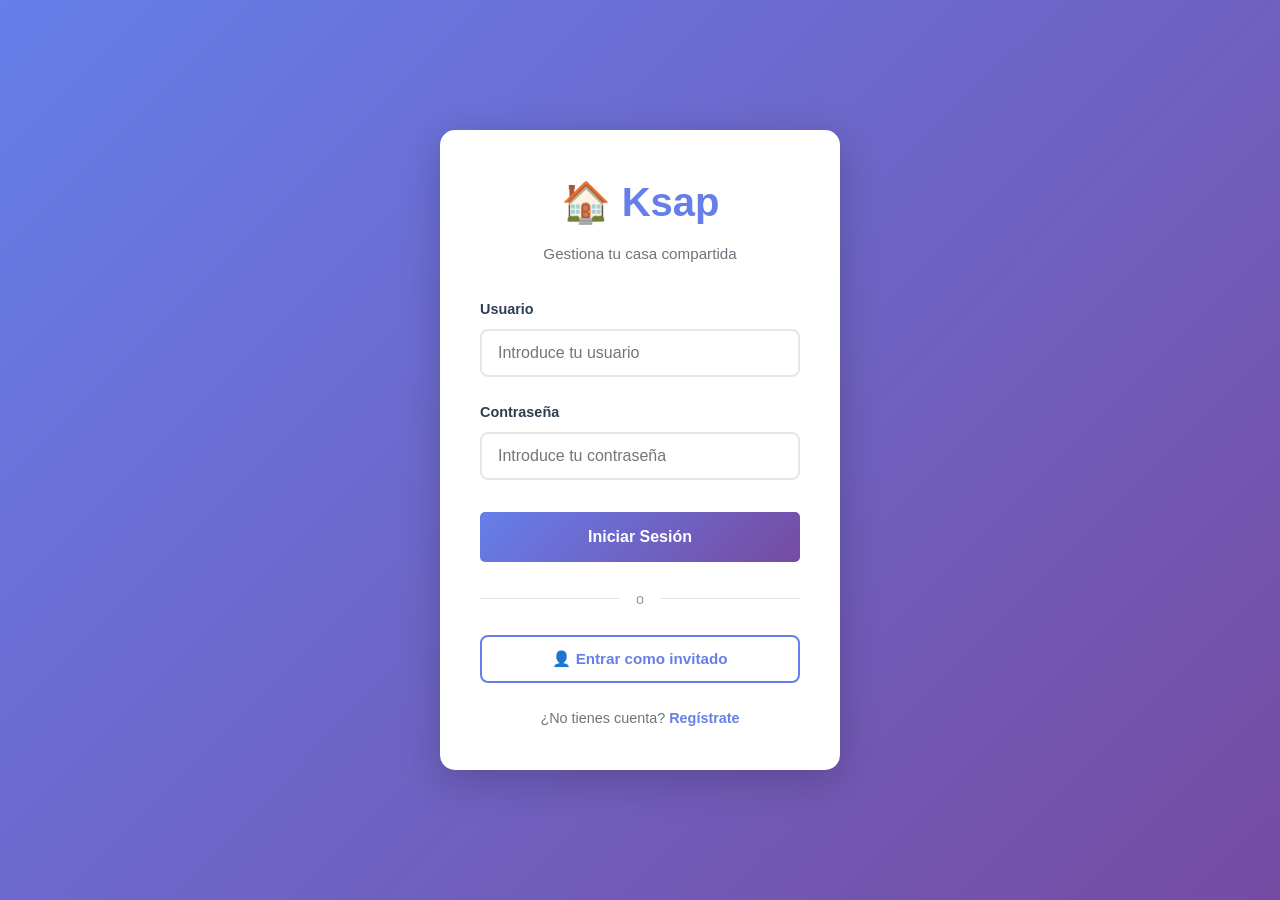
==== commit 0b6db13e: "Sesión 8: Toggles funcionales, perfil real, registro con validación y buscador Open Food Facts" ====
--- a/compras.html
+++ b/compras.html
@@ -73,9 +73,22 @@
     <main>
         <section class="dashboard">
             <div style="display: flex; justify-content: space-between; align-items: center; margin-bottom: 1.5rem; flex-wrap: wrap; gap: 1rem;">
-                <h2>Compra de esta semana</h2>
-                <button class="btn-primary">+ Añadir Producto</button>
-            </div>
+    <h2>Compra de esta semana</h2>
+    <button class="btn-primary" id="btn-add-product">+ Añadir Producto</button>
+</div>
+
+<!-- Buscador con autocompletado -->
+<div class="search-container" style="position: relative; margin-bottom: 2rem;">
+    <input 
+        type="text" 
+        id="product-search" 
+        class="form-control" 
+        placeholder="🔍 Buscar producto (ej: leche, manzana, detergente...)"
+        autocomplete="off"
+        style="padding: 0.8rem 1rem; font-size: 1rem;"
+    >
+    <div id="search-suggestions" class="search-suggestions"></div>
+</div>
 
             <div class="shopping-section">
                 
@@ -236,5 +249,56 @@
         <p>Desarrollado por LZumake | Proyecto DAW</p>
     </footer>
     <script src="js/app.js"></script>
+    <script src="js/compras.js"></script>  
+    <!-- ============================================
+     MODAL PARA AÑADIR PRODUCTO
+     ============================================ -->
+<div class="modal-overlay" id="modal-add-product">
+    <div class="modal-content">
+        <div class="modal-header">
+            <h3>🛒 Añadir producto</h3>
+            <button class="modal-close" id="modal-close">&times;</button>
+        </div>
+        
+        <div class="modal-body">
+            <div class="modal-product-name" id="modal-product-name">
+                Nombre del producto
+            </div>
+            
+            <div class="modal-field">
+                <label for="modal-quantity"> Cantidad</label>
+                <div class="quantity-input-group">
+                    <input type="number" id="modal-quantity" value="1" min="1" max="99">
+                    <select id="modal-unit">
+                        <option value="ud">ud</option>
+                        <option value="kg">kg</option>
+                        <option value="g">g</option>
+                        <option value="L">L</option>
+                        <option value="ml">ml</option>
+                        <option value="pack">pack</option>
+                        <option value="rollos">rollos</option>
+                    </select>
+                </div>
+            </div>
+            
+            <div class="modal-field">
+                <label for="modal-buyer"> ¿Quién lo compra?</label>
+                <select id="modal-buyer">
+                    <option value="Tú">Tú</option>
+                    <option value="Rosa">Rosa</option>
+                    <option value="Pedro">Pedro</option>
+                    <option value="Ana">Ana</option>
+                    <option value="Miguel">Miguel</option>
+                    <option value="Compartidas">Compartidas</option>
+                </select>
+            </div>
+        </div>
+        
+        <div class="modal-footer">
+            <button class="btn-cancel" id="modal-cancel">Cancelar</button>
+            <button class="btn-confirm" id="modal-confirm">Añadir</button>
+        </div>
+    </div>
+</div>
 </body>
 </html>
--- a/css/styles.css
+++ b/css/styles.css
@@ -9,16 +9,59 @@
 
 body {
     font-family: 'Segoe UI', Tahoma, Geneva, Verdana, sans-serif;
-    background-color: #f5f7fa;
-    color: #333;
+    background-color: var(--bg-primary);
+    color: var(--text-primary);  /* ✅ Ahora sí cambiará en modo oscuro */
     line-height: 1.6;
 }
+/* =========================================
+VARIABLES CSS - MODO CLARO (por defecto)
+========================================= */
+:root {
+    /* Colores principales */
+    --bg-primary: #f5f7fa;
+    --bg-secondary: white;
+    --text-primary: #2c3e50;
+    --text-secondary: #6c757d;
+    --border-color: #e9ecef;
+    
+    /* Colores de acento */
+    --accent-primary: #667eea;
+    --accent-secondary: #764ba2;
+    --accent-gradient: linear-gradient(135deg, #667eea 0%, #764ba2 100%);
+    
+    /* Sombras */
+    --shadow-sm: 0 2px 5px rgba(0, 0, 0, 0.1);
+    --shadow-md: 0 4px 15px rgba(0, 0, 0, 0.08);
+    --shadow-lg: 0 10px 40px rgba(0, 0, 0, 0.15);
+}
+
+/* =========================================
+VARIABLES CSS - MODO OSCURO
+========================================= */
+body.dark-mode {
+    /* Colores principales */
+    --bg-primary: #1a1a2e;
+    --bg-secondary: #16213e;
+    --text-primary: #eaeaea;
+    --text-secondary: #a0a0a0;
+    --border-color: #2a2a4a;
+    
+    /* Colores de acento (mantenemos los morados) */
+    --accent-primary: #667eea;
+    --accent-secondary: #764ba2;
+    --accent-gradient: linear-gradient(135deg, #667eea 0%, #764ba2 100%);
+    
+    /* Sombras más suaves para modo oscuro */
+    --shadow-sm: 0 2px 5px rgba(0, 0, 0, 0.3);
+    --shadow-md: 0 4px 15px rgba(0, 0, 0, 0.4);
+    --shadow-lg: 0 10px 40px rgba(0, 0, 0, 0.5);
+}
 
 /* =========================================
    NAVEGACIÓN
    ========================================= */
 nav {
-    background-color: #2c3e50;
+    background-color: #2c3e50;  /* ✅ Color fijo oscuro */
     padding: 1rem 2rem;
     display: flex;
     justify-content: space-between;
@@ -120,7 +163,7 @@
 .dashboard h2 {
     text-align: center;
     margin-bottom: 2rem;
-    color: #2c3e50;
+    color: var(--text-primary);
 }
 
 /* =========================================
@@ -134,7 +177,7 @@
 }
 
 .card {
-    background: white;
+   background: var(--bg-secondary);
     padding: 2rem;
     border-radius: 10px;
     box-shadow: 0 4px 6px rgba(0, 0, 0, 0.1);
@@ -154,7 +197,7 @@
 }
 
 .card p {
-    color: #666;
+    color: var(--text-secondary);
     font-size: 1.1rem;
 }
 
@@ -162,7 +205,7 @@
    FOOTER
    ========================================= */
 footer {
-    background-color: #2c3e50;
+    background-color: #2c3e50;  /* ✅ Color fijo oscuro */
     color: white;
     text-align: center;
     padding: 2rem;
@@ -173,7 +216,7 @@
    TABLA DE TAREAS
    ========================================= */
 .table-container {
-    background: white;
+    background: var(--bg-secondary);
     border-radius: 10px;
     box-shadow: 0 4px 6px rgba(0, 0, 0, 0.05);
     overflow: hidden;
@@ -202,7 +245,7 @@
 .task-table td {
     padding: 1rem;
     border-bottom: 1px solid #e9ecef;
-    color: #333;
+    color: var(--text-primary);
     vertical-align: middle;
 }
 
@@ -244,7 +287,7 @@
 
 .user-name {
     font-weight: 500;
-    color: #333;
+    color: var(--text-primary);
 }
 
 /* =========================================
@@ -395,7 +438,7 @@
 }
 
 .summary-card {
-    background: white;
+    background: var(--bg-secondary);
     padding: 1.5rem;
     border-radius: 10px;
     box-shadow: 0 4px 6px rgba(0, 0, 0, 0.05);
@@ -412,14 +455,14 @@
 .summary-card .amount {
     font-size: 2rem;
     font-weight: bold;
-    color: #2c3e50;
+    color: var(--text-primary);
 }
 
 .summary-card .amount.green { color: #198754; }
 .summary-card .amount.red { color: #dc3545; }
 
 .transaction-list {
-    background: white;
+    background: var(--bg-secondary);
     border-radius: 10px;
     box-shadow: 0 4px 6px rgba(0, 0, 0, 0.05);
     overflow: hidden;
@@ -461,7 +504,7 @@
 
 .transaction-details h4 {
     font-size: 1rem;
-    color: #2c3e50;
+    color: var(--text-primary);
     margin-bottom: 0.2rem;
 }
 
@@ -474,7 +517,7 @@
 .transaction-amount {
     font-weight: bold;
     font-size: 1.1rem;
-    color: #2c3e50;
+    color: var(--text-primary);
 }
 
 /* =========================================
@@ -487,7 +530,7 @@
 }
 
 .shopping-category {
-    background: white;
+    background: var(--bg-secondary);
     border-radius: 10px;
     box-shadow: 0 4px 6px rgba(0, 0, 0, 0.05);
     overflow: hidden;
@@ -539,7 +582,7 @@
 
 .item-name {
     font-weight: 500;
-    color: #2c3e50;
+    color: var(--text-primary);
 }
 
 .item-right {
@@ -585,7 +628,7 @@
 .login-container {
     max-width: 400px;
     margin: 3rem auto;
-    background: white;
+    background: var(--bg-secondary);
     padding: 2.5rem;
     border-radius: 10px;
     box-shadow: 0 10px 25px rgba(0, 0, 0, 0.05);
@@ -598,7 +641,7 @@
 .form-group label {
     display: block;
     margin-bottom: 0.5rem;
-    color: #495057;
+    color: var(--text-secondary);
     font-weight: 600;
     font-size: 0.9rem;
 }
@@ -669,7 +712,70 @@
 .terms-checkbox a:hover {
     text-decoration: underline;
 }
-
+/* =========================================
+   FORMULARIOS - MODO OSCURO
+   ========================================= */
+
+/* Inputs - Modo Claro (por defecto) */
+.form-control {
+    background-color: white;
+    color: var(--text-primary);
+    border: 1px solid #ced4da;
+}
+
+/* Inputs - Modo Oscuro */
+body.dark-mode .form-control {
+    background-color: var(--bg-secondary);
+    color: var(--text-primary);
+    border-color: var(--border-color);
+}
+
+/* Placeholders - Modo Claro */
+.form-control::placeholder {
+    color: #6c757d;
+    opacity: 0.7;
+}
+
+/* Placeholders - Modo Oscuro */
+body.dark-mode .form-control::placeholder {
+    color: var(--text-secondary);
+    opacity: 0.8;
+}
+
+/* Labels - Modo Oscuro */
+body.dark-mode .form-group label {
+    color: var(--text-secondary);
+}
+
+/* Checkbox de términos - Modo Oscuro */
+body.dark-mode .terms-checkbox {
+    color: var(--text-secondary);
+}
+
+body.dark-mode .terms-checkbox a {
+    color: var(--accent-primary);
+}
+
+/* Enlace "Inicia sesión aquí" - Modo Oscuro */
+body.dark-mode .login-footer a {
+    color: var(--accent-primary);
+}
+
+/* Fondo del contenedor - Modo Oscuro */
+body.dark-mode .login-container {
+    background: var(--bg-secondary);
+    box-shadow: 0 10px 40px rgba(0, 0, 0, 0.3);
+}
+
+/* Título del formulario - Modo Oscuro */
+body.dark-mode .login-container h2 {
+    color: var(--text-primary);
+}
+
+/* Hint de contraseña - Modo Oscuro */
+body.dark-mode .password-hint {
+    color: var(--text-secondary);
+}
 /* =========================================
    VALIDACIÓN DE FORMULARIOS
    ========================================= */
@@ -711,7 +817,7 @@
    CONTADOR DE PROGRESO - TAREAS
    ========================================= */
 .progress-container {
-    background: white;
+    background: var(--bg-secondary);
     border-radius: 10px;
     padding: 1.5rem;
     margin-bottom: 2rem;
@@ -728,7 +834,7 @@
 
 .progress-info span:first-child {
     font-weight: 600;
-    color: #2c3e50;
+    color: var(--text-primary);
 }
 
 .progress-info span:last-child {
@@ -809,7 +915,7 @@
 }
 
 .login-header p {
-    color: #666;
+    color: var(--text-secondary);
     font-size: 0.95rem;
     margin: 0;
 }
@@ -822,7 +928,7 @@
     display: block;
     margin-bottom: 0.5rem;
     font-weight: 600;
-    color: #2c3e50;
+    color: var(--text-primary);
     font-size: 0.9rem;
 }
 
@@ -896,7 +1002,7 @@
 .login-footer {
     text-align: center;
     margin-top: 1.5rem;
-    color: #666;
+    color: var(--text-secondary);
     font-size: 0.9rem;
 }
 
@@ -944,7 +1050,7 @@
     position: absolute;
     top: calc(100% + 10px);
     right: 0;
-    background: white;
+    background: var(--bg-secondary);
     border-radius: 12px;
     box-shadow: 0 10px 40px rgba(0, 0, 0, 0.15);
     min-width: 260px;
@@ -1017,7 +1123,7 @@
     align-items: center;
     justify-content: space-between;
     padding: 0.8rem 1.2rem;
-    color: #2c3e50;
+    color: var(--text-primary);
     text-decoration: none;
     font-size: 0.95rem;
     transition: background-color 0.2s;
@@ -1099,7 +1205,7 @@
 }
 
 .profile-card {
-    background: white;
+    background: var(--bg-secondary);
     border-radius: 15px;
     padding: 2rem;
     text-align: center;
@@ -1123,7 +1229,7 @@
 }
 
 .profile-card h2 {
-    color: #2c3e50;
+    color: var(--text-primary);
     margin-bottom: 0.3rem;
 }
 
@@ -1133,7 +1239,7 @@
 }
 
 .profile-section {
-    background: white;
+   background: var(--bg-secondary);
     border-radius: 15px;
     padding: 1.5rem;
     box-shadow: 0 4px 15px rgba(0, 0, 0, 0.08);
@@ -1141,7 +1247,7 @@
 }
 
 .profile-section h3 {
-    color: #2c3e50;
+    color: var(--text-primary);
     margin-bottom: 1rem;
     padding-bottom: 0.5rem;
     border-bottom: 2px solid #f1f3f5;
@@ -1171,7 +1277,7 @@
 .info-value {
     display: block;
     font-size: 1rem;
-    color: #2c3e50;
+    color: var(--text-primary);
     font-weight: 500;
 }
 
@@ -1184,7 +1290,7 @@
 .stat-box {
     text-align: center;
     padding: 1.5rem;
-    background: linear-gradient(135deg, #f5f7fa 0%, #e9ecef 100%);
+    background: linear-gradient(135deg, var(--bg-primary) 0%, var(--bg-secondary) 100%);
     border-radius: 10px;
 }
 
@@ -1207,7 +1313,7 @@
 }
 
 .btn-secondary {
-    background: white;
+    background: var(--bg-secondary);
     color: #667eea;
     border: 2px solid #667eea;
     padding: 0.6rem 1.2rem;
@@ -1223,7 +1329,7 @@
 }
 
 .btn-danger {
-    background: white;
+    background: var(--bg-secondary);
     color: #dc3545;
     border: 2px solid #dc3545;
     padding: 0.6rem 1.2rem;
@@ -1247,7 +1353,7 @@
 }
 
 .settings-section {
-    background: white;
+    background: var(--bg-secondary);
     border-radius: 15px;
     padding: 1.5rem;
     box-shadow: 0 4px 15px rgba(0, 0, 0, 0.08);
@@ -1255,7 +1361,7 @@
 }
 
 .settings-section h3 {
-    color: #2c3e50;
+    color: var(--text-primary);
     margin-bottom: 1rem;
     padding-bottom: 0.5rem;
     border-bottom: 2px solid #f1f3f5;
@@ -1288,7 +1394,7 @@
 
 .settings-info strong {
     display: block;
-    color: #2c3e50;
+    color: var(--text-primary);
     margin-bottom: 0.2rem;
 }
 
@@ -1342,4 +1448,468 @@
 .overlay.active {
     display: block;
     opacity: 1;
+}
+/* =========================================
+AJUSTES COMPACTOS PARA PERFIL
+========================================= */
+/* Grid de info personal en 2 columnas (desktop) */
+.profile-info-grid {
+    grid-template-columns: repeat(2, 1fr);
+    gap: 0.8rem;
+}
+
+/* Estadísticas en fila horizontal de 3 */
+.profile-stats {
+    grid-template-columns: repeat(3, 1fr);
+    gap: 1rem;
+}
+
+/* Reducir padding de secciones */
+.profile-section {
+    padding: 1.2rem;
+    margin-bottom: 1rem;
+}
+
+.profile-section h3 {
+    margin-bottom: 0.8rem;
+    font-size: 1.1rem;
+}
+
+/* Ajustar stat-box para que sea más compacto */
+.stat-box {
+    padding: 1rem 0.5rem;
+}
+
+.stat-number {
+    font-size: 1.8rem;
+}
+
+.stat-label {
+    font-size: 0.8rem;
+}
+
+/* Acciones en fila horizontal */
+.profile-actions {
+    display: flex;
+    gap: 0.8rem;
+    flex-wrap: wrap;
+}
+
+.profile-actions button {
+    flex: 1;
+    min-width: 120px;
+}
+/* =========================================
+   PERFIL - MODO OSCURO
+   ========================================= */
+
+/* Fondo de las tarjetas de información */
+body.dark-mode .profile-info-item {
+    background: var(--bg-primary);
+}
+
+/* Labels (NOMBRE, EMAIL, etc.) */
+body.dark-mode .info-label {
+    color: var(--text-secondary);
+}
+
+/* Valores (Leire Zumake, email, etc.) */
+body.dark-mode .info-value {
+    color: var(--text-primary);
+}
+
+/* Títulos de sección (Información Personal, Estadísticas) */
+body.dark-mode .profile-section h3 {
+    color: var(--text-primary);
+    border-bottom-color: var(--border-color);
+}
+
+/* Línea divisoria */
+body.dark-mode .profile-section h3 {
+    border-bottom: 2px solid var(--border-color);
+}
+
+/* Stat boxes (estadísticas) */
+body.dark-mode .stat-number {
+    color: var(--accent-primary);
+}
+
+body.dark-mode .stat-label {
+    color: var(--text-secondary);
+}
+
+/* Botones secundarios y peligro - texto visible */
+body.dark-mode .btn-secondary {
+    color: var(--accent-primary);
+}
+
+body.dark-mode .btn-danger {
+    color: #ff6b6b;
+}
+/* =========================================
+   DROPDOWN - FIX PARA TOGGLES
+   ========================================= */
+
+/* Evitar que el fondo blanco cubra el toggle al hacer clic */
+.dropdown-toggle:hover,
+.dropdown-toggle:active,
+.dropdown-toggle:focus {
+    background-color: transparent !important;
+}
+
+/* Asegurar que el toggle-switch sea clickeable */
+.toggle-switch {
+    pointer-events: auto;
+    z-index: 10;
+}
+
+.toggle-switch input {
+    cursor: pointer;
+}
+/* =========================================
+   BUSCADOR CON AUTOCOMPLETADO - COMPRAS
+   ========================================= */
+
+.search-suggestions {
+    position: absolute;
+    top: 100%;
+    left: 0;
+    right: 0;
+    background: var(--bg-secondary);
+    border: 1px solid var(--border-color);
+    border-radius: 8px;
+    box-shadow: 0 4px 15px rgba(0, 0, 0, 0.15);
+    max-height: 300px;
+    overflow-y: auto;
+    z-index: 1000;
+    display: none;
+    margin-top: 5px;
+}
+
+.search-suggestions.active {
+    display: block;
+}
+
+.suggestion-item {
+    padding: 0.8rem 1rem;
+    cursor: pointer;
+    border-bottom: 1px solid var(--border-color);
+    transition: background-color 0.2s;
+    display: flex;
+    align-items: center;
+    gap: 0.8rem;
+}
+
+.suggestion-item:last-child {
+    border-bottom: none;
+}
+
+.suggestion-item:hover {
+    background-color: #f8f9fa;
+}
+
+.suggestion-item .product-name {
+    font-weight: 500;
+    color: var(--text-primary);
+    flex: 1;
+}
+
+.suggestion-item .product-brand {
+    font-size: 0.85rem;
+    color: var(--text-secondary);
+    font-style: italic;
+}
+
+.suggestion-item .product-category {
+    font-size: 0.75rem;
+    padding: 0.2rem 0.5rem;
+    background: var(--accent-gradient);
+    color: white;
+    border-radius: 12px;
+    font-weight: 600;
+}
+
+/* Loading spinner */
+.search-loading {
+    padding: 1rem;
+    text-align: center;
+    color: var(--text-secondary);
+}
+
+.search-loading::after {
+    content: '';
+    display: inline-block;
+    width: 16px;
+    height: 16px;
+    border: 2px solid var(--border-color);
+    border-top-color: var(--accent-primary);
+    border-radius: 50%;
+    animation: spin 0.8s linear infinite;
+    margin-left: 0.5rem;
+    vertical-align: middle;
+}
+
+@keyframes spin {
+    to { transform: rotate(360deg); }
+}
+
+/* No results message */
+.search-no-results {
+    padding: 1rem;
+    text-align: center;
+    color: var(--text-secondary);
+    font-style: italic;
+}
+
+/* Modo Oscuro - Ajustes */
+body.dark-mode .suggestion-item:hover {
+    background-color: var(--bg-primary);
+}
+
+body.dark-mode .search-suggestions {
+    box-shadow: 0 4px 15px rgba(0, 0, 0, 0.4);
+}
+/* ============================================
+   MODAL PARA AÑADIR PRODUCTOS
+   ============================================ */
+
+.modal-overlay {
+    position: fixed;
+    top: 0;
+    left: 0;
+    right: 0;
+    bottom: 0;
+    background-color: rgba(0, 0, 0, 0.6);
+    backdrop-filter: blur(4px);
+    display: flex;
+    align-items: center;
+    justify-content: center;
+    z-index: 2000;
+    opacity: 0;
+    visibility: hidden;
+    transition: all 0.3s ease;
+}
+
+.modal-overlay.active {
+    opacity: 1;
+    visibility: visible;
+}
+
+.modal-content {
+    background: var(--bg-secondary);
+    border-radius: 16px;
+    box-shadow: 0 20px 60px rgba(0, 0, 0, 0.3);
+    width: 90%;
+    max-width: 450px;
+    max-height: 90vh;
+    overflow-y: auto;
+    transform: translateY(-50px) scale(0.9);
+    transition: all 0.3s ease;
+}
+
+.modal-overlay.active .modal-content {
+    transform: translateY(0) scale(1);
+}
+
+.modal-header {
+    display: flex;
+    justify-content: space-between;
+    align-items: center;
+    padding: 1.5rem;
+    border-bottom: 1px solid var(--border-color);
+}
+
+.modal-header h3 {
+    margin: 0;
+    font-size: 1.3rem;
+    color: var(--text-primary);
+    font-weight: 600;
+}
+
+.modal-close {
+    background: none;
+    border: none;
+    font-size: 2rem;
+    color: var(--text-secondary);
+    cursor: pointer;
+    width: 40px;
+    height: 40px;
+    display: flex;
+    align-items: center;
+    justify-content: center;
+    border-radius: 8px;
+    transition: all 0.2s;
+}
+
+.modal-close:hover {
+    background-color: var(--bg-primary);
+    color: var(--text-primary);
+}
+
+.modal-body {
+    padding: 1.5rem;
+}
+
+.modal-product-name {
+    font-size: 1.2rem;
+    font-weight: 600;
+    color: var(--text-primary);
+    margin-bottom: 1.5rem;
+    padding: 1rem;
+    background: linear-gradient(135deg, var(--accent-primary), var(--accent-secondary));
+    color: white;
+    border-radius: 12px;
+    text-align: center;
+}
+
+.modal-field {
+    margin-bottom: 1.5rem;
+}
+
+.modal-field label {
+    display: block;
+    margin-bottom: 0.5rem;
+    font-weight: 500;
+    color: var(--text-primary);
+    font-size: 0.9rem;
+}
+
+.quantity-input-group {
+    display: flex;
+    gap: 0.5rem;
+}
+
+.quantity-input-group input[type="number"] {
+    flex: 0 0 100px;
+    padding: 0.8rem;
+    border: 2px solid var(--border-color);
+    border-radius: 8px;
+    font-size: 1rem;
+    text-align: center;
+    background: var(--bg-secondary);
+    color: var(--text-primary);
+}
+
+.quantity-input-group input[type="number"]:focus {
+    outline: none;
+    border-color: var(--accent-primary);
+}
+
+.quantity-input-group select {
+    flex: 1;
+    padding: 0.8rem;
+    border: 2px solid var(--border-color);
+    border-radius: 8px;
+    font-size: 1rem;
+    background: var(--bg-secondary);
+    color: var(--text-primary);
+    cursor: pointer;
+}
+
+.quantity-input-group select:focus {
+    outline: none;
+    border-color: var(--accent-primary);
+}
+
+.modal-field select {
+    width: 100%;
+    padding: 0.8rem;
+    border: 2px solid var(--border-color);
+    border-radius: 8px;
+    font-size: 1rem;
+    background: var(--bg-secondary);
+    color: var(--text-primary);
+    cursor: pointer;
+}
+
+.modal-field select:focus {
+    outline: none;
+    border-color: var(--accent-primary);
+}
+
+.modal-footer {
+    display: flex;
+    gap: 1rem;
+    padding: 1.5rem;
+    border-top: 1px solid var(--border-color);
+}
+
+.btn-cancel {
+    flex: 1;
+    padding: 0.8rem 1.5rem;
+    border: 2px solid var(--border-color);
+    background: transparent;
+    color: var(--text-primary);
+    border-radius: 8px;
+    font-size: 1rem;
+    font-weight: 500;
+    cursor: pointer;
+    transition: all 0.2s;
+}
+
+.btn-cancel:hover {
+    background: var(--bg-primary);
+    border-color: var(--text-secondary);
+}
+
+.btn-confirm {
+    flex: 2;
+    padding: 0.8rem 1.5rem;
+    border: none;
+    background: linear-gradient(135deg, var(--accent-primary), var(--accent-secondary));
+    color: white;
+    border-radius: 8px;
+    font-size: 1rem;
+    font-weight: 600;
+    cursor: pointer;
+    transition: all 0.2s;
+    box-shadow: 0 4px 15px rgba(102, 126, 234, 0.3);
+}
+
+.btn-confirm:hover {
+    transform: translateY(-2px);
+    box-shadow: 0 6px 20px rgba(102, 126, 234, 0.4);
+}
+
+.btn-confirm:active {
+    transform: translateY(0);
+}
+
+/* Modo Oscuro - Ajustes del modal */
+body.dark-mode .modal-content {
+    box-shadow: 0 20px 60px rgba(0, 0, 0, 0.5);
+}
+
+body.dark-mode .quantity-input-group input[type="number"],
+body.dark-mode .quantity-input-group select,
+body.dark-mode .modal-field select {
+    background: var(--bg-secondary);
+    color: var(--text-primary);
+    border-color: var(--border-color);
+}
+
+/* Responsive móvil */
+@media (max-width: 768px) {
+    .modal-content {
+        width: 95%;
+        max-width: none;
+    }
+    
+    .modal-header {
+        padding: 1rem;
+    }
+    
+    .modal-body {
+        padding: 1rem;
+    }
+    
+    .modal-footer {
+        padding: 1rem;
+        flex-direction: column;
+    }
+    
+    .btn-cancel,
+    .btn-confirm {
+        flex: 1;
+    }
 }
--- a/css/responsive.css
+++ b/css/responsive.css
@@ -49,6 +49,10 @@
     /* Ocultar enlaces de navegación por defecto */
     .nav-left a:not(.hamburger) {
         display: none !important;
+    }
+    /* Ocultar el botón hamburguesa (X) cuando el menú está abierto */
+    .nav.open .hamburger {
+    display: none !important;
     }
     
     /* NAV en móvil: mantener flex row para que avatar quede arriba */
@@ -146,22 +150,22 @@
         min-width: 600px;
     }
     
-    /* Ajustar perfil en móvil */
+   /* Ajustar perfil en móvil */
     .profile-info-grid {
-        grid-template-columns: 1fr;
-    }
-    
+    grid-template-columns: 1fr !important;
+}
+
     .profile-stats {
-        grid-template-columns: 1fr;
-    }
-    
+    grid-template-columns: 1fr !important;
+}
+
     .profile-actions {
-        flex-direction: column;
-    }
-    
+    flex-direction: column;
+}
+
     .profile-actions button {
-        width: 100%;
-    }
+    width: 100%;
+}
 }
 
 /* =========================================
